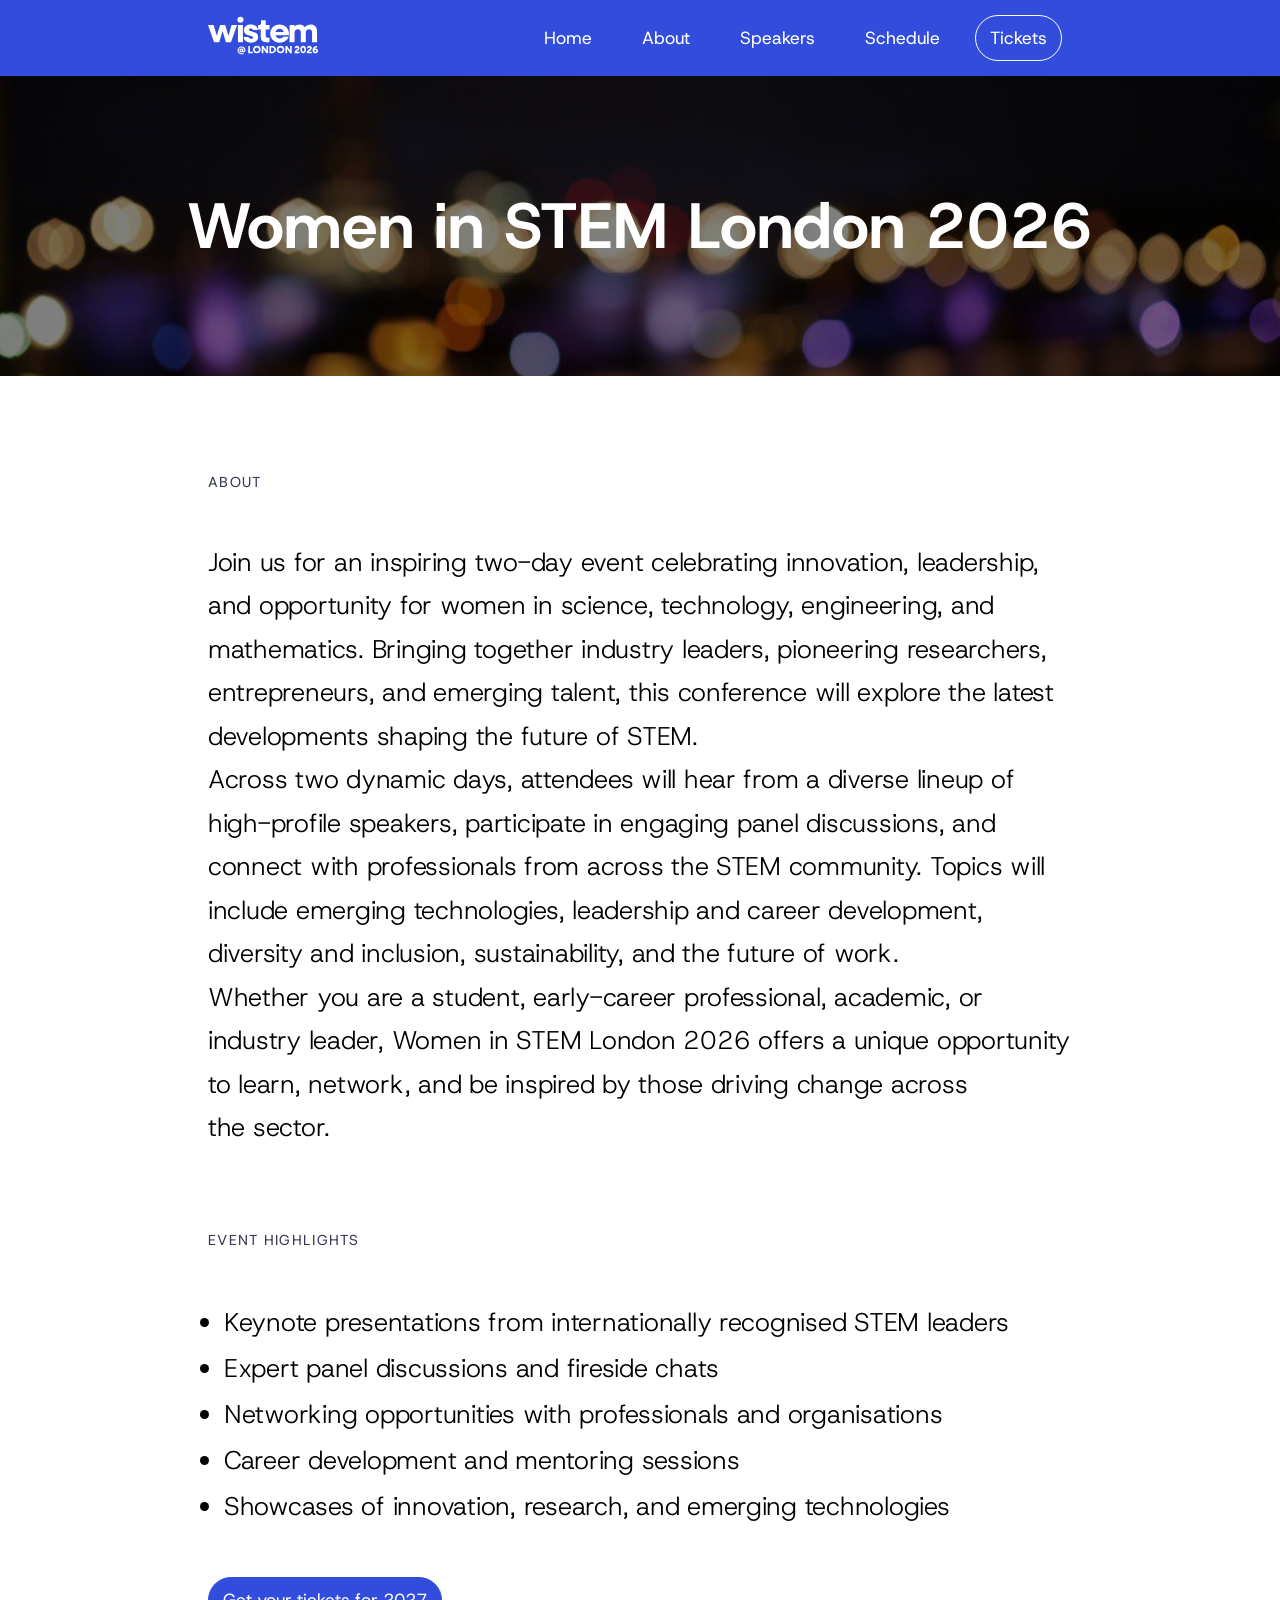
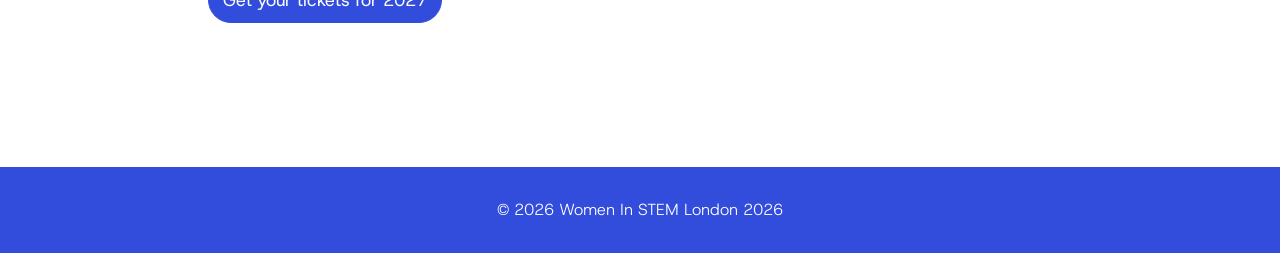
==== about.htm @ 98750134 "first commit" ====
<!DOCTYPE html>
<html lang="en">
<head>
    <meta charset="UTF-8">
    <meta name="viewport" content="width=device-width, initial-scale=1.0">
    <title>Wistem London 2026 | A Multipage Event Website</title>
    <link rel="preconnect" href="https://fonts.googleapis.com">
    <link rel="preconnect" href="https://fonts.gstatic.com" crossorigin>
    <link href="https://fonts.googleapis.com/css2?family=Host+Grotesk:ital,wght@0,300..800;1,300..800&display=swap" rel="stylesheet">
    <link rel="stylesheet" href="./assets/style.css">
    
</head>
<body class="light-page">
<main class="container-fluid">
    <div class="primary-bg">
        <header class="d-flex container-70">
            <a href="index.htm"  rel="home" role="link" aria-label="WISTEM Logo" class="logo">
                <svg id="Layer_1" xmlns="http://www.w3.org/2000/svg" width="110px" height="38.9813" id="logo" viewBox="0 0 126.27 43.2"><path d="M36.03,38.71c0-1.27.87-2.2,1.94-2.2.47,0,.87.19,1.17.51v-.36h1.48v2.6c0,.25.18.45.45.45.44,0,.71-.56.71-1.34,0-1.72-1.43-3-3.27-3-1.94,0-3.35,1.43-3.35,3.34s1.38,3.32,3.55,3.32c.8,0,1.67-.19,2.24-.46v1.2c-.61.29-1.42.45-2.22.45-2.88,0-4.81-1.95-4.81-4.49s1.95-4.53,4.59-4.53,4.52,1.78,4.52,4.2c0,1.48-.75,2.48-2.05,2.48-.67,0-1.25-.25-1.56-.69-.28.45-.74.7-1.36.7-1.19,0-2.03-.94-2.03-2.17ZM39.14,38.7c0-.45-.35-.78-.8-.78s-.81.33-.81.78.35.78.81.78.8-.34.8-.78Z"/><path d="M46.2,33.6h1.88v6.59h3.37v1.77h-5.24v-8.36Z"/><path d="M51.65,37.78c0-2.46,1.9-4.32,4.42-4.32s4.42,1.87,4.42,4.32-1.9,4.32-4.42,4.32-4.42-1.87-4.42-4.32ZM58.56,37.78c0-1.44-1.08-2.52-2.49-2.52s-2.49,1.08-2.49,2.52,1.08,2.52,2.49,2.52,2.49-1.08,2.49-2.52Z"/><path d="M61.68,33.6h1.89l3.48,5.11v-5.11h1.88v8.36h-1.9l-3.46-5.11v5.11h-1.88v-8.36Z"/><path d="M70.51,33.6h3.29c2.43,0,4.26,1.79,4.26,4.18s-1.83,4.18-4.26,4.18h-3.29v-8.36ZM72.39,35.37v4.82h1.37c1.37,0,2.39-1.04,2.39-2.41s-1.02-2.41-2.39-2.41h-1.37Z"/><path d="M78.86,37.78c0-2.46,1.9-4.32,4.42-4.32s4.42,1.87,4.42,4.32-1.9,4.32-4.42,4.32-4.42-1.87-4.42-4.32ZM85.77,37.78c0-1.44-1.08-2.52-2.49-2.52s-2.49,1.08-2.49,2.52,1.08,2.52,2.49,2.52,2.49-1.08,2.49-2.52Z"/><path d="M88.89,33.6h1.89l3.48,5.11v-5.11h1.88v8.36h-1.9l-3.46-5.11v5.11h-1.88v-8.36Z"/><path d="M99.33,40.78c0-2.54,3.78-3.1,3.78-4.61,0-.51-.39-.84-.91-.84s-.9.33-.9.86h-1.93c0-1.57,1.22-2.74,2.85-2.74s2.81,1.11,2.81,2.64c0,2.23-2.56,3.05-3.54,4.09h3.6v1.77h-5.77v-1.17Z"/><path d="M106,37.78c0-2.56,1.36-4.32,3.29-4.32s3.31,1.77,3.31,4.32-1.36,4.32-3.31,4.32-3.29-1.77-3.29-4.32ZM110.67,37.78c0-1.48-.56-2.52-1.38-2.52s-1.37,1.04-1.37,2.52.57,2.52,1.37,2.52,1.38-1.04,1.38-2.52Z"/><path d="M113.47,40.78c0-2.54,3.78-3.1,3.78-4.61,0-.51-.39-.84-.91-.84s-.9.33-.9.86h-1.93c0-1.57,1.22-2.74,2.85-2.74s2.81,1.11,2.81,2.64c0,2.23-2.56,3.05-3.54,4.09h3.6v1.77h-5.77v-1.17Z"/><path d="M119.99,38.42c0-2.62,1.8-4.87,5.04-4.87h.24v1.77h-.24c-1.5,0-2.47.7-2.83,1.66.39-.24.9-.4,1.43-.4,1.51,0,2.65,1.14,2.65,2.66,0,1.62-1.31,2.86-3.04,2.86-1.9,0-3.25-1.45-3.25-3.68ZM124.35,39.29c0-.58-.51-1-1.16-1-.62,0-1.15.41-1.15.92s.45,1.09,1.15,1.09c.64,0,1.16-.42,1.16-1.01Z"/><path d="M0,9.46h6.49l3.6,12.51,3.79-12.51h5.83l3.75,12.51,3.6-12.51h6.33l-7,19.94h-5.87l-3.83-12.98-3.83,12.98h-5.87L0,9.46Z"/><path d="M33.71,3.48c0-1.99,1.53-3.48,3.52-3.48s3.56,1.49,3.56,3.48-1.53,3.52-3.56,3.52-3.52-1.49-3.52-3.52ZM34.38,9.46h5.71v19.94h-5.71V9.46Z"/><path d="M40.91,23.35h5.71c0,1.17,1.17,1.99,2.82,1.99,1.45,0,2.5-.66,2.5-1.56,0-2.93-10.72-1.13-10.72-8.33,0-4.22,3.56-6.45,7.94-6.45,4.77,0,8.13,2.66,8.13,6.26h-5.67c0-1.06-1.06-1.76-2.5-1.76-1.29,0-2.27.59-2.27,1.49,0,2.82,10.75,1.09,10.75,8.21,0,3.99-3.32,6.69-8.17,6.69s-8.53-2.82-8.53-6.53Z"/><path d="M60.55,22.92v-8.25h-2.97v-5.2h1.64c1.09,0,1.64-.55,1.64-1.64v-3.6h5.4v5.24h4.34v5.2h-4.34v7.31c0,1.41.86,2.23,2.35,2.23h1.99v5.2h-2.86c-4.73,0-7.2-2.23-7.2-6.49Z"/><path d="M71.42,19.44c0-5.94,4.61-10.44,10.75-10.44s10.75,4.46,10.75,10.56c0,.55-.04,1.21-.16,1.72h-15.25c.63,2.27,2.46,3.72,4.85,3.72,1.84,0,3.32-.78,4.15-1.88h6.1c-1.49,4.03-5.48,6.77-10.4,6.77-6.18,0-10.79-4.5-10.79-10.44ZM77.56,17.48h9.27c-.59-2.19-2.39-3.6-4.65-3.6s-3.99,1.41-4.61,3.6Z"/><path d="M93.64,9.46h5.71v1.88c1.49-1.56,3.4-2.35,5.67-2.35,2.78,0,4.97,1.21,6.18,3.25,1.6-2.11,3.87-3.25,6.73-3.25,4.34,0,7.23,2.93,7.23,7.39v13.02h-5.71v-11.3c0-2.15-1.37-3.6-3.44-3.6-2.23,0-3.75,1.49-3.75,3.68v11.22h-5.71v-11.3c0-2.15-1.37-3.6-3.44-3.6-2.23,0-3.75,1.49-3.75,3.68v11.22h-5.71V9.46Z"/></svg>
            </a>
            <nav>
                <ul class="nav-list">
                    <li><a href="index.htm">Home</a></li>
                    <li><a href="about.htm">About</a></li>
                    <li><a href="speakers.htm">Speakers</a></li>
                    <li><a href="schedule.htm">Schedule</a></li>
                    <li><a href="tickets.htm">Tickets</a></li>
                </ul>
            </nav>
        </header>
        </div>
      
        <section class="hero about-hero">
            <section class="hero-content">
                <h1>Women in STEM London 2026</h1>
                
            </section>
            
        </section>
        <section class="container-70 m-t-5">
            <p class="subtitle m-b-3">
                About
            </p>
            <p class="mid-text">Join us for an inspiring two-day event celebrating innovation, leadership, and opportunity for women in science, technology, engineering, and mathematics. Bringing together industry leaders, pioneering researchers, entrepreneurs, and emerging talent, this conference will explore the latest developments shaping the future of STEM.</p>
            <p class="mid-text">Across two dynamic days, attendees will hear from a diverse lineup of high-profile speakers, participate in engaging panel discussions, and connect with professionals from across the STEM community. Topics will include emerging technologies, leadership and career development, diversity and inclusion, sustainability, and the future of work.</p>
            <p class="mid-text">Whether you are a student, early-career professional, academic, or industry leader, Women in STEM London 2026 offers a unique opportunity to learn, network, and be inspired by those driving change across the sector.</p>

            <div class="m-t-5"></div>
            <p class="subtitle m-b-3">
                Event Highlights
            </p>
       
            <ul class="b-list">
                <li>Keynote presentations from internationally recognised STEM leaders</li>
                <li>Expert panel discussions and fireside chats</li>
                <li>Networking opportunities with professionals and organisations</li>
                <li>Career development and mentoring sessions</li>
                <li>Showcases of innovation, research, and emerging technologies</li>
            </ul>
            <button class="btn m-y-5"><a href="tickets.htm">Get your tickets for 2027</a></button>
        </section>

        <!-- <section class="d-flex container-70">
        
            <article>
                <p class="mid-text"><span class="emphasis-text">Location:</span> Business Design Centre, London, United Kingdom</p>
                <p class="mid-text"><span class="emphasis-text">Duration:</span> 2 days</p>
                <p class="mid-text"><span class="emphasis-text">Audience:</span> Students, professionals, academics, researchers, and STEM advocates</p>
                <p class="mid-text">Be part of the conversation and help shape a more inclusive and innovative future for STEM.</p>
            </article>
            <img class="img-box" src="./assets/images/Business-Design-Centre.webp" alt="Business-Design-Centre" width="500px" height="auto">

        </section> -->
    </div>
    </main>

    <footer class="d-flex m-t-5 primary-bg">
        <section class="footer-strip">
			<p class="footer-text">&copy; 2026 Women In STEM London 2026</p>
		</section>
    </footer>
</body>
</html>
---- assets/style.css ----
/* Global */

:root {
    --primary-bg: #324cdc;
    --secondary-bg: #fffffff;
    --btn-primary-outline-bg: 1px solid #ffffff;
    --btn-primary-bg:#ffffff;
    --btn-primary-outline-text: #ffffff;
    --btn-primary-outline-text-hover: #324cdc;
    --nav-primary-outline-bg: 1px solid #ffffff;
    --nav-primary-bg:#ffffff;
    --nav-primary-outline-text: #ffffff;
    --nav-primary-outline-text-hover: #324cdc;
    --btn-text:#324cdc;
    --btn-text-hover:#324cdc;
    --btn-bg-hover: rgba(255, 255, 255, 0.9);
    --nav-text: #ffffff;
    --nav-text-hover: #324cdc;
    --nav-btn-hover: #ffffff;
    --footer-text: #ffffff;
    --text-color: #ffffff;
    --reverse-text-color: #324cdc;
    --reverse-secondary-text-color: #3b3b3ed1;
    --secondary-text-color: #ffffffd1;
    --tertiary-text-color: #ffffff8c;
    --footer-text: #ffffff;
    --box-bg: rgba(255, 255, 255, 0.037);
    --box-outline: 1px solid rgba(255, 255, 255, 0.5);
    --box-text:  #ffffff;
    --footer-bg: rgba(255, 255, 255, 0.2);
    --logo-color: #ffffff;
    --card-outline-bg: 1px solid #e7ebff;

}

.light-page {
    --primary-bg: #324cdc;
    --secondary-bg: #ffffff;
    --btn-primary-outline-bg: 1px solid #ffffff;
    --btn-primary-bg:#324cdc;
    --btn-primary-outline-text: #324cdc;
    --btn-primary-outline-text-hover: #324cdc;
    --nav-primary-outline-bg: 1px solid #324cdc;
    --nav-primary-bg:#ffffff;
    --nav-primary-outline-text: #ffffff;
    --nav-primary-outline-text-hover: #324cdc;
    --btn-text:#fafbfc;
    --btn-text-hover:#324cdc;
    --btn-bg-hover: #4860ea;
    --nav-text: #ffffff;
    --nav-text-hover: #324cdc;
    --nav-btn-hover: #ffffff;
    --footer-text: #ffffff;
    --text-color: #324cdc;
    --headings-color: #162471;
    --reverse-text-color: #ffffff;
    --reverse-secondary-text-color: #3750df;
    --secondary-text-color: ##1d1d1d;
    --tertiary-text-color: #363953;
    --footer-text: #ffffff;
    --box-bg: #e0d8b9;
    --box-outline: 1px solid #324cdc;
    --box-text:  #363953;
    --footer-bg: #324cdc;
    --logo-color: #ffffff;
    --card-outline-bg: 1px solid #e7ebff;
    --box-hr: 1px solid #f9f9f9;
}

body {
    background: var(--bg-color);
    margin: 0;
    padding: 0;
}



/* Fonts */


@font-face {
    font-family: "Host Grotesk", sans-serif;
    font-style: normal;
    font-weight: 100 1000;
    font-stretch: 25% 151%;
    src: url('./assets/fonts/Host_Grotesk/HostGrotesk-VariableFont_wght.ttf') format('ttf');
    font-display: swap;
}
* {
    font-family: "Host Grotesk", sans-serif;
    text-wrap: pretty; /* Ensures no orphans */
    box-sizing: border-box; /* Includes padding/borders in total width calculations */
    margin: 0;
    padding: 0;
}

h1 {
    font-family: "Host Grotesk", sans-serif;
    font-size: 4rem;
    line-height: 3.7rem;
    color: var(--text-color);
}

@media (max-width: 768px) {
    h1 {
        font-size: 2rem;
        line-height: 2.1rem;
    }
}

h2 {
    font-size: 3rem;
    line-height: 3.1rem;
    color: var(--text-color);
}

@media (max-width: 768px) {
    h2 {
        font-size: 1.8rem;
        line-height: 2rem;
        text-align: center;
    }
}

p {
    color: var(--secondary-text-color);
    font-size: 1.2rem;
    line-height: 1.3rem;
}

@media (max-width: 768px) {
    p  {
        font-size: 1rem;
        line-height: 1.2rem;
    }
}

.big-text {
    color: var(--secondary-text-color);
    letter-spacing: -.01em;
    text-wrap: pretty;
    font-size: 2.5rem;
    font-weight: 100;
    line-height: 1.5;
}

@media (max-width: 768px) {
    .big-text  {
        font-size: 1.5rem;
        line-height: 2.2rem;
        text-align: center;
    }
}

.mid-text {
    color: var(--secondary-text-color);
    letter-spacing: -.01em;
    text-wrap: pretty;
    font-size: 1.6rem;
    font-weight: 100;
    line-height: 1.7;
}

@media (max-width: 768px) {
    .mid-text  {
        font-size: 1.3rem;
        line-height: 2rem;
        text-align: center;
    }
}

.subtext {
    color: var(--secondary-text-color);
    letter-spacing: -.01em;
    text-wrap: pretty;
    font-size: 1.4rem;
    font-weight: 100;
    line-height: 1.3;
}

@media (max-width: 768px) {
    .subtext  {
        font-size: 1.2rem;
        line-height:1.8rem;
    }
}


.emphasis-text {
    color: var(--text-color);
    letter-spacing: -.01em;
    text-wrap: pretty;
    font-size: 1.4rem;
    font-weight: 500;
    line-height: 1.8;
}

@media (max-width: 768px) {
    .emphasis-text {
        font-size: 1.2rem;
        line-height: 1.8rem;
    }
}

.b-list {
    color: var(--secondary-text-color);
    letter-spacing: -.01em;
    font-size: 1.6rem;
    font-weight: 100;
    line-height: 1.8;
    margin-left: 1rem;

}

@media (max-width: 768px) {
    .b-list  {
        font-size: 1.2rem;
        line-height: 2.2rem;
    }
}


.subtitle {
    text-transform: uppercase;
    font-size: .9rem;
    color: var(--tertiary-text-color);
    letter-spacing: .09em;
}

@media (max-width: 768px) {
    .subtitle {
        text-align: center;
    }
}

h4 {
    font-size: 1.2rem;
    font-weight: 200;
    color: var(--text-color);
}

@media (max-width: 768px) {
    h4  {
        font-size: 1.2rem;
        line-height: 1.8rem;
    }
}


.t-center {
    text-align: center;
}

.sold-out-text {
    margin-left: 1rem;
    color: var(--text-color);
    font-size: 1rem;
}

.bold {
    font-weight: 600;
}

.strong {
    font-weight: 700;
    color: var(--text-color);
}

.footer-text {
    color: var(--footer-text);
    text-align: center;
    font-size: 1rem;
    font-weight: 100;
}


/* Containers */

.container-100 {
    position: relative;
    width: 100vw;
    margin: 0 auto;
    padding: 0;
}

.container-70 {
    position: relative;
    width: 70vw;
    max-width: 1200px;
    margin: 0 auto;
    padding: 1rem;
}

@media (max-width: 768px) {
    .container-70 {
        width: 90%;
        margin: 0 auto;
        padding: 1rem;
    }
}

.container-60 {
    position: relative;
    width: 60vw;
    max-width: 1000px;
    margin: 0 auto;
    padding: 1rem;
}

@media (max-width: 768px) {
    .container-60 {
        width: 90%;
        margin: 0 auto;
        padding: 1rem;
    }
}

.heading-50 {
    position: relative;
    width: 50%;
    max-width: 600px;
    margin: 0;
    padding: 0;
}

@media (max-width: 1279px) {
    .heading-50 {
        width: 100%;
        margin: 0;
        padding: 0;
    }
}


.about-hero {
    background-image: linear-gradient(rgba(0, 0, 0, 0.5), rgba(0, 0, 0, 0.5)), url('./images/London-at-night.jpg');
    background-position: center center;
    background-repeat: no-repeat;
    background-size: 100%;
    width: 100%;
    min-height: 300px;
    z-index: 1;
}

.about-hero h1 {
    color: var(--reverse-text-color);
}


@media (max-width: 768px) {
    .about-hero h1 {
        font-size: 2rem;
    }
}

@media (max-width: 768px) {
    .about-hero {
        background-image: linear-gradient(rgba(0, 0, 0, 0.5), rgba(0, 0, 0, 0.5)), url('./images/London-at-night-xs.jpg');
        background-position: center center;
        background-repeat: no-repeat;
        background-size: 100%;
        width: auto;
        min-height: unset;
        height: auto;
        z-index: 1;
    }
}

header {
    display: flex;
    flex-direction: row;
    justify-content: space-between;
    align-items: center;
}

@media (max-width: 768px) {
    header {
        flex-direction: column;
        justify-content: center;
        text-align: center;
    }
}

footer {
    position: relative;
    background-color: var(--footer-bg);
    width: 100%;
    justify-content: center;
    vertical-align: middle;
    bottom: 0;
    border-top: var(--box-outline);
    margin-top: 5rem;
    padding: 2rem
}

nav {
    flex-direction: row;
    justify-content: space-between;
}

@media (max-width: 768px) {
    nav {
        flex-direction: column;
        justify-content: center;
        text-align: center;
        margin-bottom: 1.5rem;
    }
}

.sold-out-box {
    display: flex;
    flex-direction: row;
    /* justify-content: space-between; */
    border-radius: 3rem;
    border: var(--box-outline);
    background-color: var(--box-bg);
    padding: 8px;
    align-items: center;
    max-width: 540px;
}

@media (max-width: 768px) {
    .sold-out-box {
        justify-content: center;
        text-align: left;
        max-width: 100%;
    }
}

.sold-out-badge {
    border-radius: 3rem;
    border: 1px solid var(--box-outline);
    background-color: var(--btn-primary-bg);
    padding: 8px 14px;
    color: var(--btn-text);
    font-size: .9rem;
    font-weight: 500;
}

.box {
    border-radius: 30px;
    border: var(--box-outline);
    background-color: var(--box-bg);
    padding: 8px;
}

.img-box {
    border-radius: 30px;
    /* border: var(--box-outline); */
    padding: 8px;
    width: 300px;
    height: auto;
}

/* Alignment and spacing */
.d-flex {
    display: flex;
}

@media (max-width: 768px) {
    .d-flex {
        flex-direction: column;
    }
}

.m-auto {
    margin: 0 auto;
}

.m-t-1 {
    margin-top: 1rem;
}

.m-t-5 {
    margin-top: 5rem;
}

@media (max-width: 768px) {
    .m-t-5 {
        margin-top: 2rem;
    }
}

.m-t-3 {
    margin-top: 5rem;
}

@media (max-width: 768px) {
    .m-t-3 {
        margin-top: 2rem;
    }
}

.m-b-1 {
    margin-bottom: 1rem;
}

.m-b-3 {
    margin-bottom: 3rem;
}

@media (max-width: 768px) {
    .m-b-3 {
        margin-bottom: 2rem;
    }
}

.m-y-1 {
    margin-top: 1rem;
    margin-bottom: 1rem;
}

.m-y-3 {
    margin-top: 3rem;
    margin-bottom: 3rem;
}

@media (max-width: 768px) {
    .m-y-3 {
        margin-top: 2rem;
        margin-bottom:2rem;
    }
}

.m-y-5 {
    margin-top: 3rem;
    margin-bottom: 3rem;
}

@media (max-width: 768px) {
    .m-y-5 {
        margin-top: 2rem;
        margin-bottom:2rem;
    }
}

.p-r-10 {
    padding-right: 10rem;
}

/* colours */

.primary-bg {
    background-color: var(--primary-bg);
}

.secondary-bg {
    background-color: var(--secondary-bg);
}

/* images / icons */

.logo {
    fill: var(--logo-color);
}

/* Navigation / Links / Lists */

a {
    text-decoration: none;
}

a:visited {
    color: unset;
}

.nav-list {
    display: flex;
    padding: 0;
    margin: 0;
}

@media (max-width: 768px) {
    .nav-list {
        display: block;
        margin-top: 1rem;
        width: 100%;
        margin-left: 0;
    }
}


.nav-list li {
    /* color: var(--nav-text); */
    /* border: 1px solid transparent; */
    /* margin-left: 1rem; */
    /* border-radius: 50px; */
    /* padding: 10px 14px; */
    text-decoration: none !important;
    list-style: none;
    /* font-size: 1.1rem;
    font-weight: 400; */
}

@media (max-width: 768px) {
    .nav-list li {
        flex-direction: column;
        justify-content: center;
        text-align: center;
        margin-top: 1.9rem;
        margin-left: 0;
    }
}


.nav-list a {
    color: var(--nav-text);
    border: 1px solid transparent;
    /* margin-left: 1rem; */
    border-radius: 50px;
    padding: 10px 14px;
    margin: 10px;
    text-decoration: none !important;
    list-style: none;
    font-size: 1.1rem;
    font-weight: 400;
}

@media (max-width: 768px) {
    .nav-list a {
        margin: 0;
    }
}

.nav-list a:hover {
    background-color: var(--nav-btn-hover); 
    border: var(--nav-primary-outline-bg); 
    color: var(--nav-text-hover);
    transition-duration: 0.2s;
    transition-timing-function: ease-in-out;
    cursor: pointer;
}

.nav-list li:last-child a {
    color: var(--nav-primary-outline-text);
    border: 1px solid var(--nav-primary-bg);
    border-radius: 50px;
    margin-top: 1rem !important;
}

@media (max-width: 768px) {
    .nav-list li:last-child a {
        margin-left: 0;
        margin-top: 10px;
    }
}

.nav-list li:last-child a:hover {
    background-color: var(--nav-primary-bg);
    color: var(--nav-primary-outline-text-hover);
}

/* .nav-list li:last-child {
    color: var(--btn-text);
    border: 1px solid var(--btn-primary-bg);
    border-radius: 50px;
    text-decoration: none !important;
    font-size: 1.1rem;
    font-weight: 400;
}

@media (max-width: 768px) {
    .nav-list li:last-child {
        margin-left: 0;
        margin-top: 10px;
    }
} */

.btn {
    background-color: var(--btn-primary-bg); 
    color: var(--btn-text);
    border: 1px solid var(--btn-primary-bg);
    border-radius: 50px;
    padding: 10px 14px;
    text-decoration: none !important;
    font-size: 1.1rem;
    font-weight: 400;
}

.btn a {
    color: var(--btn-text);
}

@media (max-width: 768px) {
    .btn {
        width: 100%;
    }
}

.btn:hover {
    background-color: var(--btn-bg-hover); 
    border: var(--btn-primary-outline-bg); 
    transition-duration: 0.2s;
    transition-timing-function: ease-in-out;
    cursor: pointer;
}

/* Video */

.hero {
    display: flex;
    flex-direction: row;
    position: relative;
    justify-content: center;
    align-items: center;
    height: auto;
    z-index: 0;
}

@media screen and (max-width: 1289px) {
    .hero  {
            flex-direction: column;
            justify-content: center;
            align-items: center;

    }

    .hero-img {
        width: 150px;
        height: auto;
    }
}

.hero-content {
    max-width: fit-content;
}

@media screen and (max-width: 1289px) {
    .hero-content{
        justify-content: center;
    }
}

.hero-img {
    max-width: fit-content;
}
@media screen and (max-width: 1289px) {
    .hero-img {
        display: none;
    }
}

.hero-overlay {
    z-index: 1;
    position: absolute;
    background: rgba(0, 0, 0, 0.4);
    inset: 0px;
}
@media screen and (max-width: 768px) {
    .hero h1 {
        text-align: center;
        margin: 2rem 0;
    }

    .hero .subtext {
        margin-bottom: 2rem;
        text-align: center;
    }
}


/* Partner logos */

.partners  {
    display: flex;
    flex-direction: row;
    flex-wrap: wrap;
}

@media screen and (max-width: 768px) {
    .partners  {
        display: column;
        flex-direction: column;
        justify-content: center;
        align-items: center;
        margin: 1rem 0;
    }
}

.partners img {
    object-fit: contain;
    fill: var(--secondary-text-color);
    margin-right: 2rem;
}

@media screen and (max-width: 1217px) {
    .partners img  {
        margin-top: 2rem;
    }
}


/* @media screen and (max-width: 768px) {
    .partners img  {
        margin-top: 2rem;
    }
} */



.partners img:last-child {
    margin-left: 0;
}

/* Gallery */


/* Parent Flex Container */
.gallery {
    flex-wrap: wrap; 
    justify-content: center; 
    gap: 20px;  
    margin: 0 auto;  
}

  /* Speaker Cards */
.gallery-card {
    background-color: #ffffff;
    border-radius: 30px;
    overflow: hidden; 
    /* box-shadow: 0 4px 6px rgba(0, 0, 0, 0.1); */
    border: var( --card-outline-bg);
    flex-direction: column; 
    flex: 1 1 280px;         

}

@media screen and (max-width: 768px) {
    .gallery-card  {
        overflow: unset;
    }
}

/* Inner Card Elements */
.card-img {
    width: 100%;
    height: 400px;
    object-fit: cover; /* Prevents images from distorting or squishing */
}

.card-info {
    padding: 15px;
    text-align: center;
}

.card-info h3 {
    color: var(--text-color);
    margin-bottom: 3px;
    font-size: 1.5rem;
}

@media (max-width: 768px) {
    .card-info h3 {
        font-size: 1.3rem;
    }
}

.card-info p {
    color: var(--tertiary-text-color);
    font-size: 1rem;
}


/* Schedule */

.schedule-container {
    flex-direction: row;
    margin: 0 auto;  
    gap: 20px;  
}

@media (max-width: 998.99px) {
    .schedule-container {
        flex-direction: column;
    }
}

.schedule {
    flex-direction: column;
    background-color: var(--box-bg);
    /* border: var(--card-outline-bg); */
    border-radius: 30px;
    padding: 2rem;
    width: 100%;
    gap: 20px;  
}

@media screen and (max-width: 768px) {
    .schedule {
        flex-direction: column;
        justify-content: center;
    }
}

.schedule-list {
    list-style-type: none;
    font-size: 1.2rem;
    line-height: 3rem;
    color: var(--box-text);
    gap: 1rem;
}
.schedule-time {
    color: var(--headings-color);
    letter-spacing: -.01em;
    text-wrap: pretty;
    font-size: 1.2rem;
    font-weight: 700;
    line-height: 1.3;
    margin-right:1rem;
}

.schedule h3 {
    /* color: var(--box-text); */
    color: var(--headings-color);
    font-size: 1.6rem;

}

.schedule-hr {
    border-bottom: var(--box-hr);
}

/* Tickets page */

/* Form */

.form {
    max-width: 600px;
    /* margin: 0 auto; */
    margin-bottom: 4rem;
}


input[type=text], select, textarea {
    width: 100%;
    font-size: 1rem;
    padding: 12px; 
    /* background-color: var(--box-bg); */
    border: var(--box-outline);
    border-radius: 10px;
    box-sizing: border-box; 
    margin-top: 6px; 
    margin-bottom: 16px; 
    resize: vertical;
}

input[type=submit] {
    background-color: var(--btn-primary-bg);
    color: var( --btn-text);
    border: 1px solid var(--btn-primary-bg);
    border-radius: 50px;
    padding: 8px 12px 8px 12px;
    text-decoration: none !important;
    font-size: 1.1rem;
    font-weight: 400;
    cursor: pointer;
}

input[type=submit]:hover {
    background-color: var(--btn-primary-outline-bg);
    color: var( --btn-text-hover);
}

input:focus { background-color:#ffffff;
    border: 1px solid #6b23b8 !important; 
}
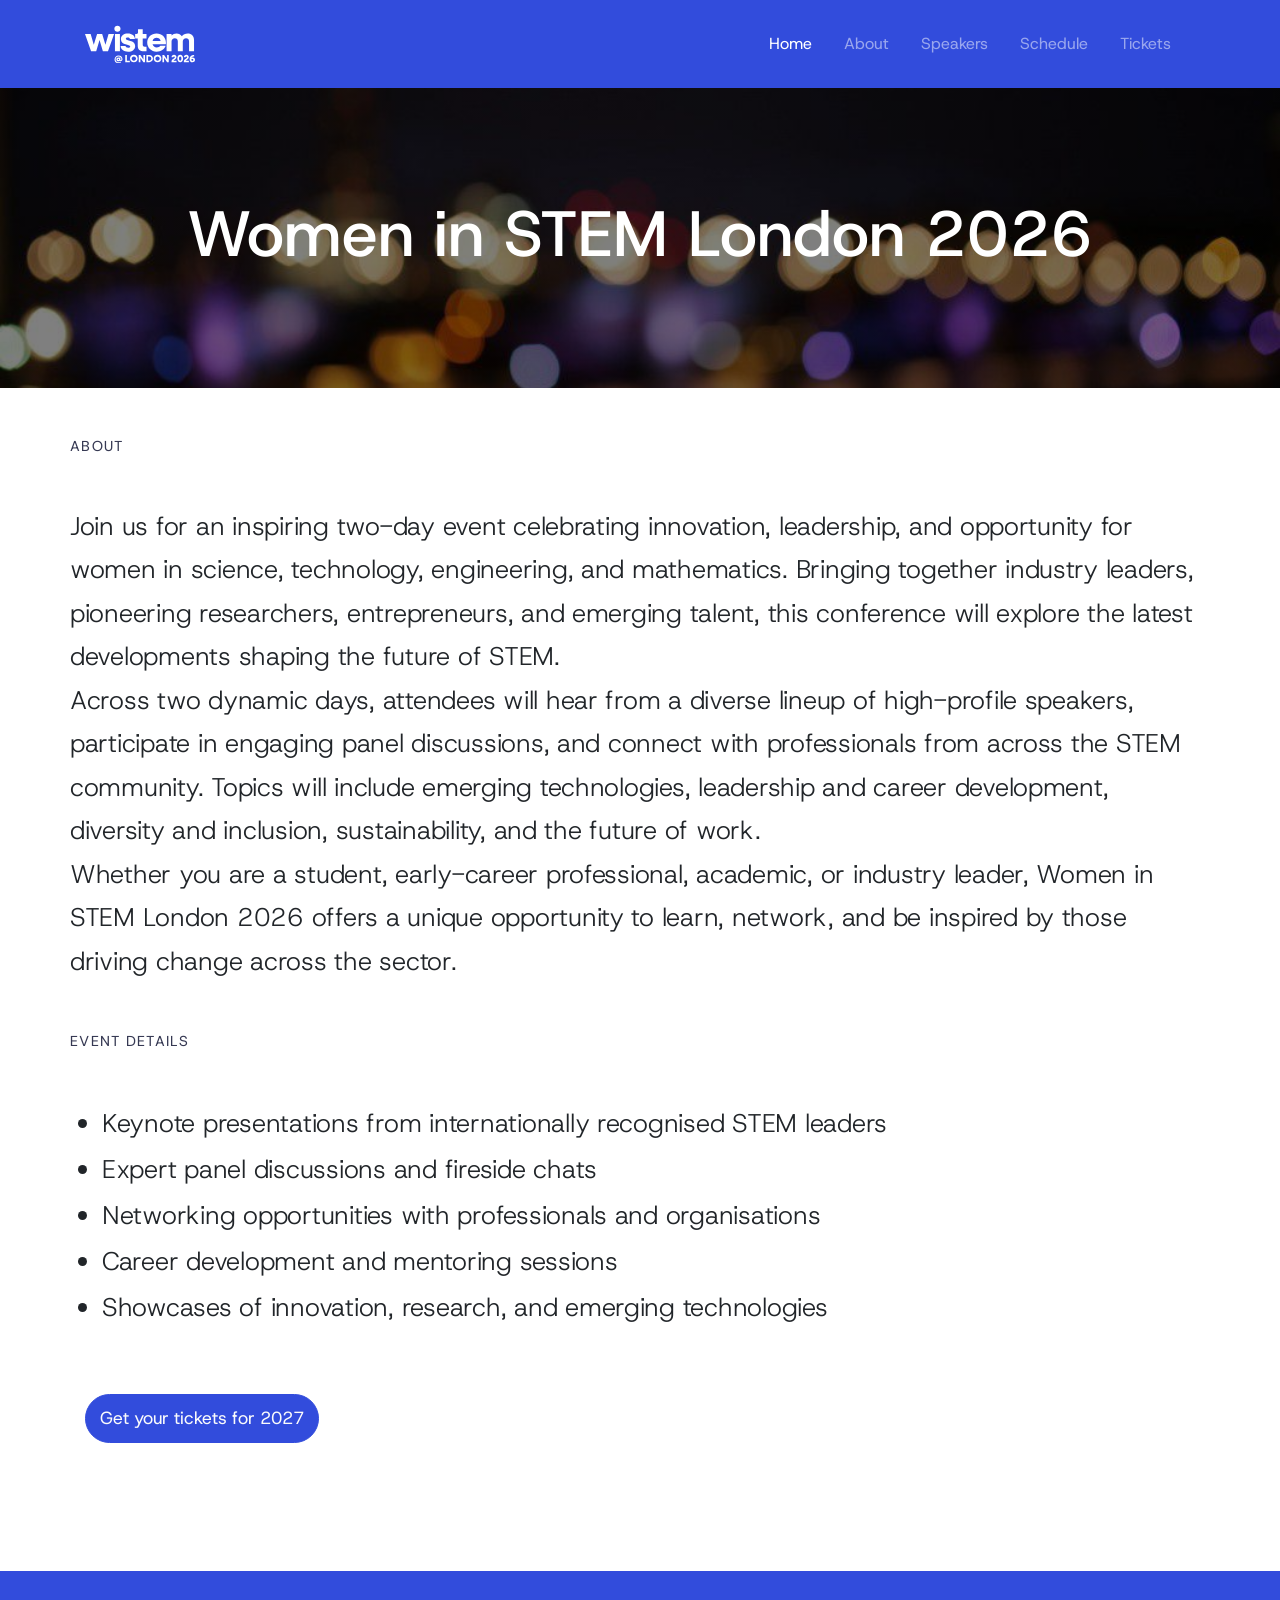
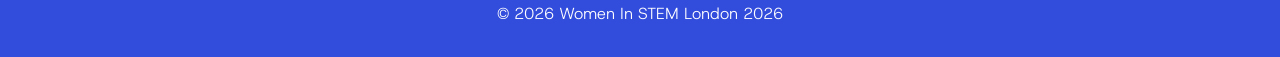
==== commit 08550662: "Navigation fix and about page complete" ====
--- a/about.htm
+++ b/about.htm
@@ -3,60 +3,101 @@
 <head>
     <meta charset="UTF-8">
     <meta name="viewport" content="width=device-width, initial-scale=1.0">
-    <title>Wistem London 2026 | A Multipage Event Website</title>
+    <title>Wistem London 2026 | A Multipage Event Website Built with Bootstrap</title>
     <link rel="preconnect" href="https://fonts.googleapis.com">
     <link rel="preconnect" href="https://fonts.gstatic.com" crossorigin>
     <link href="https://fonts.googleapis.com/css2?family=Host+Grotesk:ital,wght@0,300..800;1,300..800&display=swap" rel="stylesheet">
+    <link rel="stylesheet" href="./assets/bootstrap-4.1.3-dist/css/bootstrap.min.css">
     <link rel="stylesheet" href="./assets/style.css">
     
 </head>
-<body class="light-page">
-<main class="container-fluid">
+<body class="light-page p-0"> 
+<main class="container-fluid p-0">
     <div class="primary-bg">
-        <header class="d-flex container-70">
-            <a href="index.htm"  rel="home" role="link" aria-label="WISTEM Logo" class="logo">
-                <svg id="Layer_1" xmlns="http://www.w3.org/2000/svg" width="110px" height="38.9813" id="logo" viewBox="0 0 126.27 43.2"><path d="M36.03,38.71c0-1.27.87-2.2,1.94-2.2.47,0,.87.19,1.17.51v-.36h1.48v2.6c0,.25.18.45.45.45.44,0,.71-.56.71-1.34,0-1.72-1.43-3-3.27-3-1.94,0-3.35,1.43-3.35,3.34s1.38,3.32,3.55,3.32c.8,0,1.67-.19,2.24-.46v1.2c-.61.29-1.42.45-2.22.45-2.88,0-4.81-1.95-4.81-4.49s1.95-4.53,4.59-4.53,4.52,1.78,4.52,4.2c0,1.48-.75,2.48-2.05,2.48-.67,0-1.25-.25-1.56-.69-.28.45-.74.7-1.36.7-1.19,0-2.03-.94-2.03-2.17ZM39.14,38.7c0-.45-.35-.78-.8-.78s-.81.33-.81.78.35.78.81.78.8-.34.8-.78Z"/><path d="M46.2,33.6h1.88v6.59h3.37v1.77h-5.24v-8.36Z"/><path d="M51.65,37.78c0-2.46,1.9-4.32,4.42-4.32s4.42,1.87,4.42,4.32-1.9,4.32-4.42,4.32-4.42-1.87-4.42-4.32ZM58.56,37.78c0-1.44-1.08-2.52-2.49-2.52s-2.49,1.08-2.49,2.52,1.08,2.52,2.49,2.52,2.49-1.08,2.49-2.52Z"/><path d="M61.68,33.6h1.89l3.48,5.11v-5.11h1.88v8.36h-1.9l-3.46-5.11v5.11h-1.88v-8.36Z"/><path d="M70.51,33.6h3.29c2.43,0,4.26,1.79,4.26,4.18s-1.83,4.18-4.26,4.18h-3.29v-8.36ZM72.39,35.37v4.82h1.37c1.37,0,2.39-1.04,2.39-2.41s-1.02-2.41-2.39-2.41h-1.37Z"/><path d="M78.86,37.78c0-2.46,1.9-4.32,4.42-4.32s4.42,1.87,4.42,4.32-1.9,4.32-4.42,4.32-4.42-1.87-4.42-4.32ZM85.77,37.78c0-1.44-1.08-2.52-2.49-2.52s-2.49,1.08-2.49,2.52,1.08,2.52,2.49,2.52,2.49-1.08,2.49-2.52Z"/><path d="M88.89,33.6h1.89l3.48,5.11v-5.11h1.88v8.36h-1.9l-3.46-5.11v5.11h-1.88v-8.36Z"/><path d="M99.33,40.78c0-2.54,3.78-3.1,3.78-4.61,0-.51-.39-.84-.91-.84s-.9.33-.9.86h-1.93c0-1.57,1.22-2.74,2.85-2.74s2.81,1.11,2.81,2.64c0,2.23-2.56,3.05-3.54,4.09h3.6v1.77h-5.77v-1.17Z"/><path d="M106,37.78c0-2.56,1.36-4.32,3.29-4.32s3.31,1.77,3.31,4.32-1.36,4.32-3.31,4.32-3.29-1.77-3.29-4.32ZM110.67,37.78c0-1.48-.56-2.52-1.38-2.52s-1.37,1.04-1.37,2.52.57,2.52,1.37,2.52,1.38-1.04,1.38-2.52Z"/><path d="M113.47,40.78c0-2.54,3.78-3.1,3.78-4.61,0-.51-.39-.84-.91-.84s-.9.33-.9.86h-1.93c0-1.57,1.22-2.74,2.85-2.74s2.81,1.11,2.81,2.64c0,2.23-2.56,3.05-3.54,4.09h3.6v1.77h-5.77v-1.17Z"/><path d="M119.99,38.42c0-2.62,1.8-4.87,5.04-4.87h.24v1.77h-.24c-1.5,0-2.47.7-2.83,1.66.39-.24.9-.4,1.43-.4,1.51,0,2.65,1.14,2.65,2.66,0,1.62-1.31,2.86-3.04,2.86-1.9,0-3.25-1.45-3.25-3.68ZM124.35,39.29c0-.58-.51-1-1.16-1-.62,0-1.15.41-1.15.92s.45,1.09,1.15,1.09c.64,0,1.16-.42,1.16-1.01Z"/><path d="M0,9.46h6.49l3.6,12.51,3.79-12.51h5.83l3.75,12.51,3.6-12.51h6.33l-7,19.94h-5.87l-3.83-12.98-3.83,12.98h-5.87L0,9.46Z"/><path d="M33.71,3.48c0-1.99,1.53-3.48,3.52-3.48s3.56,1.49,3.56,3.48-1.53,3.52-3.56,3.52-3.52-1.49-3.52-3.52ZM34.38,9.46h5.71v19.94h-5.71V9.46Z"/><path d="M40.91,23.35h5.71c0,1.17,1.17,1.99,2.82,1.99,1.45,0,2.5-.66,2.5-1.56,0-2.93-10.72-1.13-10.72-8.33,0-4.22,3.56-6.45,7.94-6.45,4.77,0,8.13,2.66,8.13,6.26h-5.67c0-1.06-1.06-1.76-2.5-1.76-1.29,0-2.27.59-2.27,1.49,0,2.82,10.75,1.09,10.75,8.21,0,3.99-3.32,6.69-8.17,6.69s-8.53-2.82-8.53-6.53Z"/><path d="M60.55,22.92v-8.25h-2.97v-5.2h1.64c1.09,0,1.64-.55,1.64-1.64v-3.6h5.4v5.24h4.34v5.2h-4.34v7.31c0,1.41.86,2.23,2.35,2.23h1.99v5.2h-2.86c-4.73,0-7.2-2.23-7.2-6.49Z"/><path d="M71.42,19.44c0-5.94,4.61-10.44,10.75-10.44s10.75,4.46,10.75,10.56c0,.55-.04,1.21-.16,1.72h-15.25c.63,2.27,2.46,3.72,4.85,3.72,1.84,0,3.32-.78,4.15-1.88h6.1c-1.49,4.03-5.48,6.77-10.4,6.77-6.18,0-10.79-4.5-10.79-10.44ZM77.56,17.48h9.27c-.59-2.19-2.39-3.6-4.65-3.6s-3.99,1.41-4.61,3.6Z"/><path d="M93.64,9.46h5.71v1.88c1.49-1.56,3.4-2.35,5.67-2.35,2.78,0,4.97,1.21,6.18,3.25,1.6-2.11,3.87-3.25,6.73-3.25,4.34,0,7.23,2.93,7.23,7.39v13.02h-5.71v-11.3c0-2.15-1.37-3.6-3.44-3.6-2.23,0-3.75,1.49-3.75,3.68v11.22h-5.71v-11.3c0-2.15-1.37-3.6-3.44-3.6-2.23,0-3.75,1.49-3.75,3.68v11.22h-5.71V9.46Z"/></svg>
-            </a>
-            <nav>
-                <ul class="nav-list">
-                    <li><a href="index.htm">Home</a></li>
-                    <li><a href="about.htm">About</a></li>
-                    <li><a href="speakers.htm">Speakers</a></li>
-                    <li><a href="schedule.htm">Schedule</a></li>
-                    <li><a href="tickets.htm">Tickets</a></li>
-                </ul>
-            </nav>
-        </header>
+            <header class="d-flex justify-content-between container pt-3 pb-3">
+                <a href="index.htm" rel="home" role="link" aria-label="WISTEM Logo" class="logo">
+                    <svg id="Layer_1" xmlns="http://www.w3.org/2000/svg" width="110px" height="38.9813" id="logo" viewBox="0 0 126.27 43.2"><path d="M36.03,38.71c0-1.27.87-2.2,1.94-2.2.47,0,.87.19,1.17.51v-.36h1.48v2.6c0,.25.18.45.45.45.44,0,.71-.56.71-1.34,0-1.72-1.43-3-3.27-3-1.94,0-3.35,1.43-3.35,3.34s1.38,3.32,3.55,3.32c.8,0,1.67-.19,2.24-.46v1.2c-.61.29-1.42.45-2.22.45-2.88,0-4.81-1.95-4.81-4.49s1.95-4.53,4.59-4.53,4.52,1.78,4.52,4.2c0,1.48-.75,2.48-2.05,2.48-.67,0-1.25-.25-1.56-.69-.28.45-.74.7-1.36.7-1.19,0-2.03-.94-2.03-2.17ZM39.14,38.7c0-.45-.35-.78-.8-.78s-.81.33-.81.78.35.78.81.78.8-.34.8-.78Z"/><path d="M46.2,33.6h1.88v6.59h3.37v1.77h-5.24v-8.36Z"/><path d="M51.65,37.78c0-2.46,1.9-4.32,4.42-4.32s4.42,1.87,4.42,4.32-1.9,4.32-4.42,4.32-4.42-1.87-4.42-4.32ZM58.56,37.78c0-1.44-1.08-2.52-2.49-2.52s-2.49,1.08-2.49,2.52,1.08,2.52,2.49,2.52,2.49-1.08,2.49-2.52Z"/><path d="M61.68,33.6h1.89l3.48,5.11v-5.11h1.88v8.36h-1.9l-3.46-5.11v5.11h-1.88v-8.36Z"/><path d="M70.51,33.6h3.29c2.43,0,4.26,1.79,4.26,4.18s-1.83,4.18-4.26,4.18h-3.29v-8.36ZM72.39,35.37v4.82h1.37c1.37,0,2.39-1.04,2.39-2.41s-1.02-2.41-2.39-2.41h-1.37Z"/><path d="M78.86,37.78c0-2.46,1.9-4.32,4.42-4.32s4.42,1.87,4.42,4.32-1.9,4.32-4.42,4.32-4.42-1.87-4.42-4.32ZM85.77,37.78c0-1.44-1.08-2.52-2.49-2.52s-2.49,1.08-2.49,2.52,1.08,2.52,2.49,2.52,2.49-1.08,2.49-2.52Z"/><path d="M88.89,33.6h1.89l3.48,5.11v-5.11h1.88v8.36h-1.9l-3.46-5.11v5.11h-1.88v-8.36Z"/><path d="M99.33,40.78c0-2.54,3.78-3.1,3.78-4.61,0-.51-.39-.84-.91-.84s-.9.33-.9.86h-1.93c0-1.57,1.22-2.74,2.85-2.74s2.81,1.11,2.81,2.64c0,2.23-2.56,3.05-3.54,4.09h3.6v1.77h-5.77v-1.17Z"/><path d="M106,37.78c0-2.56,1.36-4.32,3.29-4.32s3.31,1.77,3.31,4.32-1.36,4.32-3.31,4.32-3.29-1.77-3.29-4.32ZM110.67,37.78c0-1.48-.56-2.52-1.38-2.52s-1.37,1.04-1.37,2.52.57,2.52,1.37,2.52,1.38-1.04,1.38-2.52Z"/><path d="M113.47,40.78c0-2.54,3.78-3.1,3.78-4.61,0-.51-.39-.84-.91-.84s-.9.33-.9.86h-1.93c0-1.57,1.22-2.74,2.85-2.74s2.81,1.11,2.81,2.64c0,2.23-2.56,3.05-3.54,4.09h3.6v1.77h-5.77v-1.17Z"/><path d="M119.99,38.42c0-2.62,1.8-4.87,5.04-4.87h.24v1.77h-.24c-1.5,0-2.47.7-2.83,1.66.39-.24.9-.4,1.43-.4,1.51,0,2.65,1.14,2.65,2.66,0,1.62-1.31,2.86-3.04,2.86-1.9,0-3.25-1.45-3.25-3.68ZM124.35,39.29c0-.58-.51-1-1.16-1-.62,0-1.15.41-1.15.92s.45,1.09,1.15,1.09c.64,0,1.16-.42,1.16-1.01Z"/><path d="M0,9.46h6.49l3.6,12.51,3.79-12.51h5.83l3.75,12.51,3.6-12.51h6.33l-7,19.94h-5.87l-3.83-12.98-3.83,12.98h-5.87L0,9.46Z"/><path d="M33.71,3.48c0-1.99,1.53-3.48,3.52-3.48s3.56,1.49,3.56,3.48-1.53,3.52-3.56,3.52-3.52-1.49-3.52-3.52ZM34.38,9.46h5.71v19.94h-5.71V9.46Z"/><path d="M40.91,23.35h5.71c0,1.17,1.17,1.99,2.82,1.99,1.45,0,2.5-.66,2.5-1.56,0-2.93-10.72-1.13-10.72-8.33,0-4.22,3.56-6.45,7.94-6.45,4.77,0,8.13,2.66,8.13,6.26h-5.67c0-1.06-1.06-1.76-2.5-1.76-1.29,0-2.27.59-2.27,1.49,0,2.82,10.75,1.09,10.75,8.21,0,3.99-3.32,6.69-8.17,6.69s-8.53-2.82-8.53-6.53Z"/><path d="M60.55,22.92v-8.25h-2.97v-5.2h1.64c1.09,0,1.64-.55,1.64-1.64v-3.6h5.4v5.24h4.34v5.2h-4.34v7.31c0,1.41.86,2.23,2.35,2.23h1.99v5.2h-2.86c-4.73,0-7.2-2.23-7.2-6.49Z"/><path d="M71.42,19.44c0-5.94,4.61-10.44,10.75-10.44s10.75,4.46,10.75,10.56c0,.55-.04,1.21-.16,1.72h-15.25c.63,2.27,2.46,3.72,4.85,3.72,1.84,0,3.32-.78,4.15-1.88h6.1c-1.49,4.03-5.48,6.77-10.4,6.77-6.18,0-10.79-4.5-10.79-10.44ZM77.56,17.48h9.27c-.59-2.19-2.39-3.6-4.65-3.6s-3.99,1.41-4.61,3.6Z"/><path d="M93.64,9.46h5.71v1.88c1.49-1.56,3.4-2.35,5.67-2.35,2.78,0,4.97,1.21,6.18,3.25,1.6-2.11,3.87-3.25,6.73-3.25,4.34,0,7.23,2.93,7.23,7.39v13.02h-5.71v-11.3c0-2.15-1.37-3.6-3.44-3.6-2.23,0-3.75,1.49-3.75,3.68v11.22h-5.71v-11.3c0-2.15-1.37-3.6-3.44-3.6-2.23,0-3.75,1.49-3.75,3.68v11.22h-5.71V9.46Z"/></svg>
+                </a>
+                <!-- <nav>
+                    <ul class="nav-list">
+                        <li><a href="about.htm">About</a></li>
+                        <li><a href="speakers.htm">Speakers</a></li>
+                        <li><a href="schedule.htm">Schedule</a></li>
+                        <li><a href="tickets.htm">Tickets</a></li>
+                    </ul>
+                </nav> -->
+
+                <nav class="navbar navbar-expand-lg navbar-dark">
+                    <button class="navbar-toggler" type="button" data-toggle="collapse" data-target="#navbarSupportedContent" aria-controls="navbarSupportedContent" aria-expanded="false" aria-label="Toggle navigation">
+                        <span class="navbar-toggler-icon"></span>
+                    </button>
+
+                    <div class="collapse navbar-collapse " id="navbarSupportedContent">
+                        <ul class="navbar-nav mr-auto">
+                        <li class="nav-item active">
+                            <a class="nav-link" href="#">Home <span class="sr-only">(current)</span></a>
+                        </li>
+                        <li class="nav-item">
+                            <a class="nav-link" href="about.htm">About</a>
+                        </li>
+                        <li class="nav-item">
+                            <a class="nav-link" href="speakers.htm">Speakers</a>
+                        </li>
+                        <li class="nav-item">
+                            <a class="nav-link" href="schedule.htm">Schedule</a>
+                        </li>
+                        <li class="nav-item">
+                            <a class="nav-link" href="tickets.htm">Tickets</a>
+                        </li>
+                    </ul>
+                    </div>
+                    </nav>
+            </header>
         </div>
       
         <section class="hero about-hero">
-            <section class="hero-content">
+            <section class="hero-content px-3">
                 <h1>Women in STEM London 2026</h1>
                 
             </section>
             
         </section>
-        <section class="container-70 m-t-5">
-            <p class="subtitle m-b-3">
-                About
-            </p>
-            <p class="mid-text">Join us for an inspiring two-day event celebrating innovation, leadership, and opportunity for women in science, technology, engineering, and mathematics. Bringing together industry leaders, pioneering researchers, entrepreneurs, and emerging talent, this conference will explore the latest developments shaping the future of STEM.</p>
-            <p class="mid-text">Across two dynamic days, attendees will hear from a diverse lineup of high-profile speakers, participate in engaging panel discussions, and connect with professionals from across the STEM community. Topics will include emerging technologies, leadership and career development, diversity and inclusion, sustainability, and the future of work.</p>
-            <p class="mid-text">Whether you are a student, early-career professional, academic, or industry leader, Women in STEM London 2026 offers a unique opportunity to learn, network, and be inspired by those driving change across the sector.</p>
+        <section class="container mt-5">
+            <div class="row mb-5">
+                <p class="subtitle">
+                    About
+                </p>
+            </div>
+            <div class="row">
+                <p class="mid-text">Join us for an inspiring two-day event celebrating innovation, leadership, and opportunity for women in science, technology, engineering, and mathematics. Bringing together industry leaders, pioneering researchers, entrepreneurs, and emerging talent, this conference will explore the latest developments shaping the future of STEM.</p>
+                <p class="mid-text">Across two dynamic days, attendees will hear from a diverse lineup of high-profile speakers, participate in engaging panel discussions, and connect with professionals from across the STEM community. Topics will include emerging technologies, leadership and career development, diversity and inclusion, sustainability, and the future of work.</p>
+                <p class="mid-text">Whether you are a student, early-career professional, academic, or industry leader, Women in STEM London 2026 offers a unique opportunity to learn, network, and be inspired by those driving change across the sector.</p>
 
-            <div class="m-t-5"></div>
-            <p class="subtitle m-b-3">
-                Event Highlights
-            </p>
-       
-            <ul class="b-list">
-                <li>Keynote presentations from internationally recognised STEM leaders</li>
-                <li>Expert panel discussions and fireside chats</li>
-                <li>Networking opportunities with professionals and organisations</li>
-                <li>Career development and mentoring sessions</li>
-                <li>Showcases of innovation, research, and emerging technologies</li>
-            </ul>
-            <button class="btn m-y-5"><a href="tickets.htm">Get your tickets for 2027</a></button>
+            </div>
+            </section>
+            <section class="container mt-5">
+
+           
+                <div class="row mt-5 mb-5">
+                    <p class="subtitle">
+                        Event Details
+                    </p>
+                </div>
+                <div class="row px-3">
+                    <p class="mid-text">
+                        <ul class="b-list">
+                            <li>Keynote presentations from internationally recognised STEM leaders</li>
+                            <li>Expert panel discussions and fireside chats</li>
+                            <li>Networking opportunities with professionals and organisations</li>
+                            <li>Career development and mentoring sessions</li>
+                            <li>Showcases of innovation, research, and emerging technologies</li>
+                        </ul>
+                    </p>
+                </div>
+                
+                <button class="btn m-y-5"><a href="tickets.htm">Get your tickets for 2027</a></button>
+            </div>
+
         </section>
 
         <!-- <section class="d-flex container-70">
@@ -78,5 +119,7 @@
 			<p class="footer-text">&copy; 2026 Women In STEM London 2026</p>
 		</section>
     </footer>
+    <script src="https://code.jquery.com/jquery-3.3.1.slim.min.js" integrity="sha384-q8i/X+965DzO0rT7abK41JStQIAqVgRVzpbzo5smXKp4YfRvH+8abtTE1Pi6jizo" crossorigin="anonymous"></script>
+    <script src="./assets/bootstrap-4.1.3-dist/js/bootstrap.bundle.min.js"></script>
 </body>
 </html>
--- a/assets/style.css
+++ b/assets/style.css
@@ -1,5 +1,5 @@
 /* Global */
-
+ 
 :root {
     --primary-bg: #324cdc;
     --secondary-bg: #fffffff;
@@ -126,6 +126,7 @@
     color: var(--secondary-text-color);
     font-size: 1.2rem;
     line-height: 1.3rem;
+    margin-bottom: 0 !important;
 }
 
 @media (max-width: 768px) {
@@ -166,6 +167,7 @@
         font-size: 1.3rem;
         line-height: 2rem;
         text-align: center;
+        padding: 0 1rem;
     }
 }
 
@@ -229,7 +231,8 @@
 
 @media (max-width: 768px) {
     .subtitle {
-        text-align: center;
+        margin: 0 auto;
+        margin-top: 1rem
     }
 }
 
@@ -255,6 +258,7 @@
     margin-left: 1rem;
     color: var(--text-color);
     font-size: 1rem;
+    line-height: 1.1rem;
 }
 
 .bold {
@@ -366,7 +370,7 @@
     }
 }
 
-header {
+/* header {
     display: flex;
     flex-direction: row;
     justify-content: space-between;
@@ -379,7 +383,42 @@
         justify-content: center;
         text-align: center;
     }
-}
+} */
+
+.navbar {
+    justify-content: flex-end;
+    padding: 0 1rem .5rem 0;
+}
+
+@media (max-width: 991px) {
+   .navbar {
+    padding: 0;
+}
+}
+
+header {
+    
+    justify-content: space-between;
+    vertical-align: middle;
+    align-items: center;
+}
+
+@media (max-width: 991px) {
+    header {
+        
+        justify-content: flex-start;
+        align-items: flex-start;
+      
+    }
+} 
+
+/* @media (max-width: 768px) {
+ .navbar-nav {
+    background-color: white;
+    display: flex;
+    flex-direction: column;
+}
+} */
 
 footer {
     position: relative;
@@ -393,7 +432,7 @@
     padding: 2rem
 }
 
-nav {
+/* nav {
     flex-direction: row;
     justify-content: space-between;
 }
@@ -405,7 +444,7 @@
         text-align: center;
         margin-bottom: 1.5rem;
     }
-}
+} */
 
 .sold-out-box {
     display: flex;
@@ -453,7 +492,24 @@
 }
 
 /* Alignment and spacing */
-.d-flex {
+
+@media (max-width: 768px) {
+    .stack {
+        flex-direction: column;
+        justify-content: center;
+        align-items: center;
+        margin: 1rem 0;
+    }
+
+    .stack img{
+        flex-direction: column;
+        justify-content: center;
+        align-items: center;
+        margin: 1rem 0;
+    }
+}
+
+/* .d-flex {
     display: flex;
 }
 
@@ -461,15 +517,30 @@
     .d-flex {
         flex-direction: column;
     }
-}
+} */
 
 .m-auto {
     margin: 0 auto;
 }
 
+/* Margin and Padding */
+
+/* Bootstrap overrides */
+
+@media (max-width: 768px) {
+    .mt-5 {
+        margin-top: 2rem !important;
+    }
+     .mb-5 {
+        margin-bottom: 2rem !important;
+    }
+}
+
 .m-t-1 {
     margin-top: 1rem;
 }
+
+
 
 .m-t-5 {
     margin-top: 5rem;
@@ -557,13 +628,22 @@
 /* Navigation / Links / Lists */
 
 a {
-    text-decoration: none;
+    text-decoration: none !important;
 }
 
 a:visited {
     color: unset;
 }
 
+.navbar-expand-lg ul li {
+    margin-left: 1rem;
+}
+
+.navbar-collapse ul li {
+    text-align: right !important;
+    margin-top: .5rem;
+}
+/* 
 .nav-list {
     display: flex;
     padding: 0;
@@ -581,15 +661,8 @@
 
 
 .nav-list li {
-    /* color: var(--nav-text); */
-    /* border: 1px solid transparent; */
-    /* margin-left: 1rem; */
-    /* border-radius: 50px; */
-    /* padding: 10px 14px; */
     text-decoration: none !important;
     list-style: none;
-    /* font-size: 1.1rem;
-    font-weight: 400; */
 }
 
 @media (max-width: 768px) {
@@ -606,7 +679,6 @@
 .nav-list a {
     color: var(--nav-text);
     border: 1px solid transparent;
-    /* margin-left: 1rem; */
     border-radius: 50px;
     padding: 10px 14px;
     margin: 10px;
@@ -620,9 +692,9 @@
     .nav-list a {
         margin: 0;
     }
-}
-
-.nav-list a:hover {
+} */
+
+/* .nav-list a:hover {
     background-color: var(--nav-btn-hover); 
     border: var(--nav-primary-outline-bg); 
     color: var(--nav-text-hover);
@@ -648,7 +720,7 @@
 .nav-list li:last-child a:hover {
     background-color: var(--nav-primary-bg);
     color: var(--nav-primary-outline-text-hover);
-}
+} */
 
 /* .nav-list li:last-child {
     color: var(--btn-text);
@@ -714,12 +786,15 @@
             align-items: center;
 
     }
-
-    .hero-img {
+}
+            
+
+    /* .hero-img {
         width: 150px;
         height: auto;
     }
-}
+} */
+
 
 .hero-content {
     max-width: fit-content;
@@ -727,14 +802,14 @@
 
 @media screen and (max-width: 1289px) {
     .hero-content{
-        justify-content: center;
+        text-align: center;
     }
 }
 
 .hero-img {
     max-width: fit-content;
 }
-@media screen and (max-width: 1289px) {
+@media screen and (max-width: 992px) {
     .hero-img {
         display: none;
     }
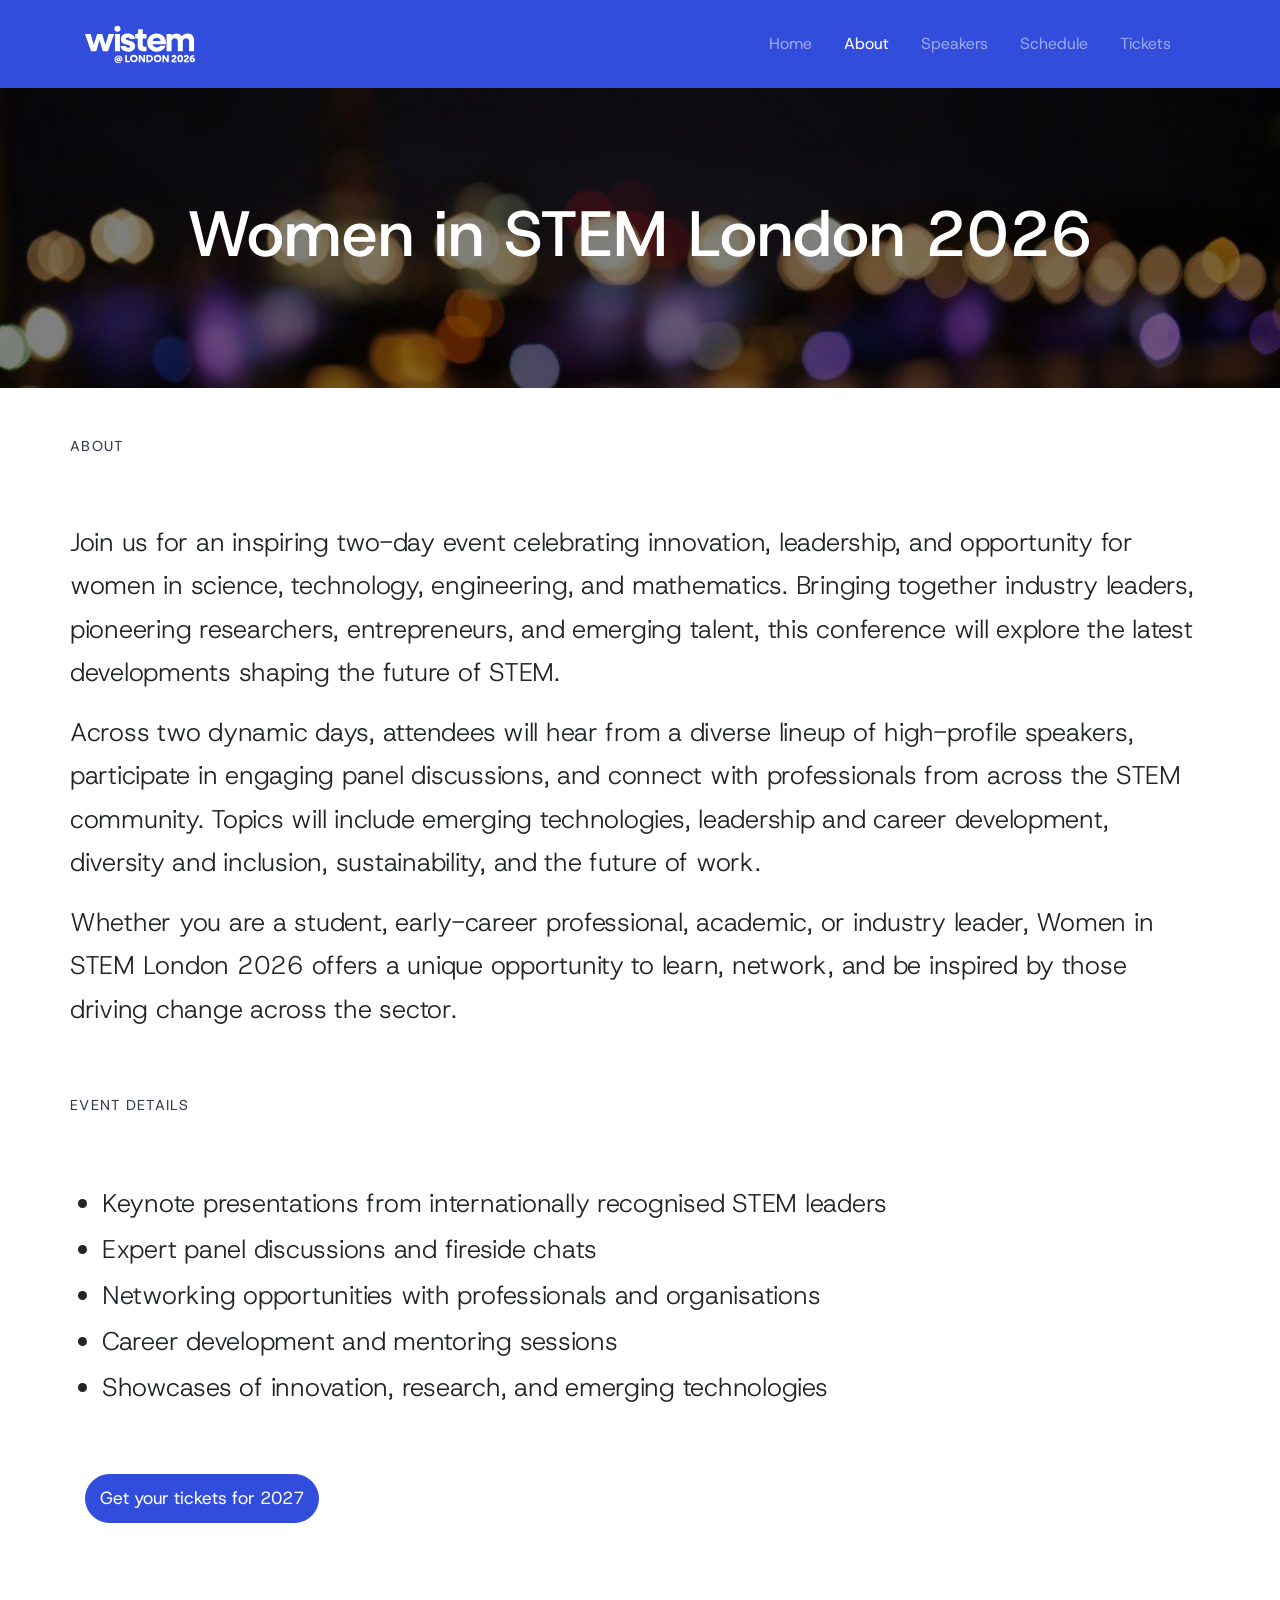
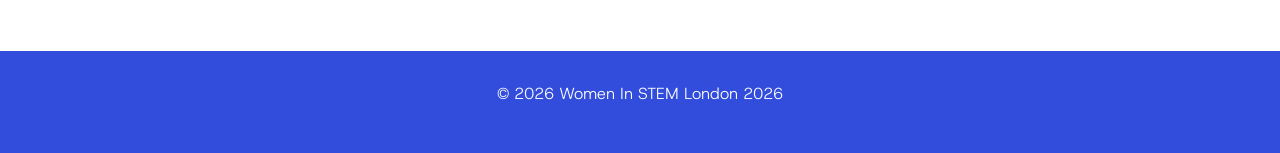
==== commit 8854c4b7: "updated speakers page - converted card gallery to preset bootstrap card-column gallery" ====
--- a/about.htm
+++ b/about.htm
@@ -18,15 +18,6 @@
                 <a href="index.htm" rel="home" role="link" aria-label="WISTEM Logo" class="logo">
                     <svg id="Layer_1" xmlns="http://www.w3.org/2000/svg" width="110px" height="38.9813" id="logo" viewBox="0 0 126.27 43.2"><path d="M36.03,38.71c0-1.27.87-2.2,1.94-2.2.47,0,.87.19,1.17.51v-.36h1.48v2.6c0,.25.18.45.45.45.44,0,.71-.56.71-1.34,0-1.72-1.43-3-3.27-3-1.94,0-3.35,1.43-3.35,3.34s1.38,3.32,3.55,3.32c.8,0,1.67-.19,2.24-.46v1.2c-.61.29-1.42.45-2.22.45-2.88,0-4.81-1.95-4.81-4.49s1.95-4.53,4.59-4.53,4.52,1.78,4.52,4.2c0,1.48-.75,2.48-2.05,2.48-.67,0-1.25-.25-1.56-.69-.28.45-.74.7-1.36.7-1.19,0-2.03-.94-2.03-2.17ZM39.14,38.7c0-.45-.35-.78-.8-.78s-.81.33-.81.78.35.78.81.78.8-.34.8-.78Z"/><path d="M46.2,33.6h1.88v6.59h3.37v1.77h-5.24v-8.36Z"/><path d="M51.65,37.78c0-2.46,1.9-4.32,4.42-4.32s4.42,1.87,4.42,4.32-1.9,4.32-4.42,4.32-4.42-1.87-4.42-4.32ZM58.56,37.78c0-1.44-1.08-2.52-2.49-2.52s-2.49,1.08-2.49,2.52,1.08,2.52,2.49,2.52,2.49-1.08,2.49-2.52Z"/><path d="M61.68,33.6h1.89l3.48,5.11v-5.11h1.88v8.36h-1.9l-3.46-5.11v5.11h-1.88v-8.36Z"/><path d="M70.51,33.6h3.29c2.43,0,4.26,1.79,4.26,4.18s-1.83,4.18-4.26,4.18h-3.29v-8.36ZM72.39,35.37v4.82h1.37c1.37,0,2.39-1.04,2.39-2.41s-1.02-2.41-2.39-2.41h-1.37Z"/><path d="M78.86,37.78c0-2.46,1.9-4.32,4.42-4.32s4.42,1.87,4.42,4.32-1.9,4.32-4.42,4.32-4.42-1.87-4.42-4.32ZM85.77,37.78c0-1.44-1.08-2.52-2.49-2.52s-2.49,1.08-2.49,2.52,1.08,2.52,2.49,2.52,2.49-1.08,2.49-2.52Z"/><path d="M88.89,33.6h1.89l3.48,5.11v-5.11h1.88v8.36h-1.9l-3.46-5.11v5.11h-1.88v-8.36Z"/><path d="M99.33,40.78c0-2.54,3.78-3.1,3.78-4.61,0-.51-.39-.84-.91-.84s-.9.33-.9.86h-1.93c0-1.57,1.22-2.74,2.85-2.74s2.81,1.11,2.81,2.64c0,2.23-2.56,3.05-3.54,4.09h3.6v1.77h-5.77v-1.17Z"/><path d="M106,37.78c0-2.56,1.36-4.32,3.29-4.32s3.31,1.77,3.31,4.32-1.36,4.32-3.31,4.32-3.29-1.77-3.29-4.32ZM110.67,37.78c0-1.48-.56-2.52-1.38-2.52s-1.37,1.04-1.37,2.52.57,2.52,1.37,2.52,1.38-1.04,1.38-2.52Z"/><path d="M113.47,40.78c0-2.54,3.78-3.1,3.78-4.61,0-.51-.39-.84-.91-.84s-.9.33-.9.86h-1.93c0-1.57,1.22-2.74,2.85-2.74s2.81,1.11,2.81,2.64c0,2.23-2.56,3.05-3.54,4.09h3.6v1.77h-5.77v-1.17Z"/><path d="M119.99,38.42c0-2.62,1.8-4.87,5.04-4.87h.24v1.77h-.24c-1.5,0-2.47.7-2.83,1.66.39-.24.9-.4,1.43-.4,1.51,0,2.65,1.14,2.65,2.66,0,1.62-1.31,2.86-3.04,2.86-1.9,0-3.25-1.45-3.25-3.68ZM124.35,39.29c0-.58-.51-1-1.16-1-.62,0-1.15.41-1.15.92s.45,1.09,1.15,1.09c.64,0,1.16-.42,1.16-1.01Z"/><path d="M0,9.46h6.49l3.6,12.51,3.79-12.51h5.83l3.75,12.51,3.6-12.51h6.33l-7,19.94h-5.87l-3.83-12.98-3.83,12.98h-5.87L0,9.46Z"/><path d="M33.71,3.48c0-1.99,1.53-3.48,3.52-3.48s3.56,1.49,3.56,3.48-1.53,3.52-3.56,3.52-3.52-1.49-3.52-3.52ZM34.38,9.46h5.71v19.94h-5.71V9.46Z"/><path d="M40.91,23.35h5.71c0,1.17,1.17,1.99,2.82,1.99,1.45,0,2.5-.66,2.5-1.56,0-2.93-10.72-1.13-10.72-8.33,0-4.22,3.56-6.45,7.94-6.45,4.77,0,8.13,2.66,8.13,6.26h-5.67c0-1.06-1.06-1.76-2.5-1.76-1.29,0-2.27.59-2.27,1.49,0,2.82,10.75,1.09,10.75,8.21,0,3.99-3.32,6.69-8.17,6.69s-8.53-2.82-8.53-6.53Z"/><path d="M60.55,22.92v-8.25h-2.97v-5.2h1.64c1.09,0,1.64-.55,1.64-1.64v-3.6h5.4v5.24h4.34v5.2h-4.34v7.31c0,1.41.86,2.23,2.35,2.23h1.99v5.2h-2.86c-4.73,0-7.2-2.23-7.2-6.49Z"/><path d="M71.42,19.44c0-5.94,4.61-10.44,10.75-10.44s10.75,4.46,10.75,10.56c0,.55-.04,1.21-.16,1.72h-15.25c.63,2.27,2.46,3.72,4.85,3.72,1.84,0,3.32-.78,4.15-1.88h6.1c-1.49,4.03-5.48,6.77-10.4,6.77-6.18,0-10.79-4.5-10.79-10.44ZM77.56,17.48h9.27c-.59-2.19-2.39-3.6-4.65-3.6s-3.99,1.41-4.61,3.6Z"/><path d="M93.64,9.46h5.71v1.88c1.49-1.56,3.4-2.35,5.67-2.35,2.78,0,4.97,1.21,6.18,3.25,1.6-2.11,3.87-3.25,6.73-3.25,4.34,0,7.23,2.93,7.23,7.39v13.02h-5.71v-11.3c0-2.15-1.37-3.6-3.44-3.6-2.23,0-3.75,1.49-3.75,3.68v11.22h-5.71v-11.3c0-2.15-1.37-3.6-3.44-3.6-2.23,0-3.75,1.49-3.75,3.68v11.22h-5.71V9.46Z"/></svg>
                 </a>
-                <!-- <nav>
-                    <ul class="nav-list">
-                        <li><a href="about.htm">About</a></li>
-                        <li><a href="speakers.htm">Speakers</a></li>
-                        <li><a href="schedule.htm">Schedule</a></li>
-                        <li><a href="tickets.htm">Tickets</a></li>
-                    </ul>
-                </nav> -->
-
                 <nav class="navbar navbar-expand-lg navbar-dark">
                     <button class="navbar-toggler" type="button" data-toggle="collapse" data-target="#navbarSupportedContent" aria-controls="navbarSupportedContent" aria-expanded="false" aria-label="Toggle navigation">
                         <span class="navbar-toggler-icon"></span>
@@ -34,11 +25,11 @@
 
                     <div class="collapse navbar-collapse " id="navbarSupportedContent">
                         <ul class="navbar-nav mr-auto">
+                        <li class="nav-item">
+                            <a class="nav-link" href="index.htm">Home</a>
+                        </li>
                         <li class="nav-item active">
-                            <a class="nav-link" href="#">Home <span class="sr-only">(current)</span></a>
-                        </li>
-                        <li class="nav-item">
-                            <a class="nav-link" href="about.htm">About</a>
+                            <a class="nav-link" href="#">About<span class="sr-only">(current)</span></a>
                         </li>
                         <li class="nav-item">
                             <a class="nav-link" href="speakers.htm">Speakers</a>
--- a/assets/style.css
+++ b/assets/style.css
@@ -126,7 +126,7 @@
     color: var(--secondary-text-color);
     font-size: 1.2rem;
     line-height: 1.3rem;
-    margin-bottom: 0 !important;
+    /* margin-bottom: 0; */
 }
 
 @media (max-width: 768px) {
@@ -160,6 +160,7 @@
     font-size: 1.6rem;
     font-weight: 100;
     line-height: 1.7;
+    margin-bottom: 1rem;
 }
 
 @media (max-width: 768px) {
@@ -907,10 +908,20 @@
 }
 
 /* Inner Card Elements */
-.card-img {
+
+/* .card-img {
     width: 100%;
     height: 400px;
-    object-fit: cover; /* Prevents images from distorting or squishing */
+    object-fit: cover; 
+} */
+
+.card {
+    border-radius: 30px;
+}
+
+.card-img-top {
+    border-top-left-radius: 30px;
+    border-top-right-radius: 30px;
 }
 
 .card-info {
@@ -918,19 +929,19 @@
     text-align: center;
 }
 
-.card-info h3 {
+.card-body h3 {
     color: var(--text-color);
     margin-bottom: 3px;
     font-size: 1.5rem;
 }
 
 @media (max-width: 768px) {
-    .card-info h3 {
+    .card-body h3 {
         font-size: 1.3rem;
     }
 }
 
-.card-info p {
+.card-body p {
     color: var(--tertiary-text-color);
     font-size: 1rem;
 }
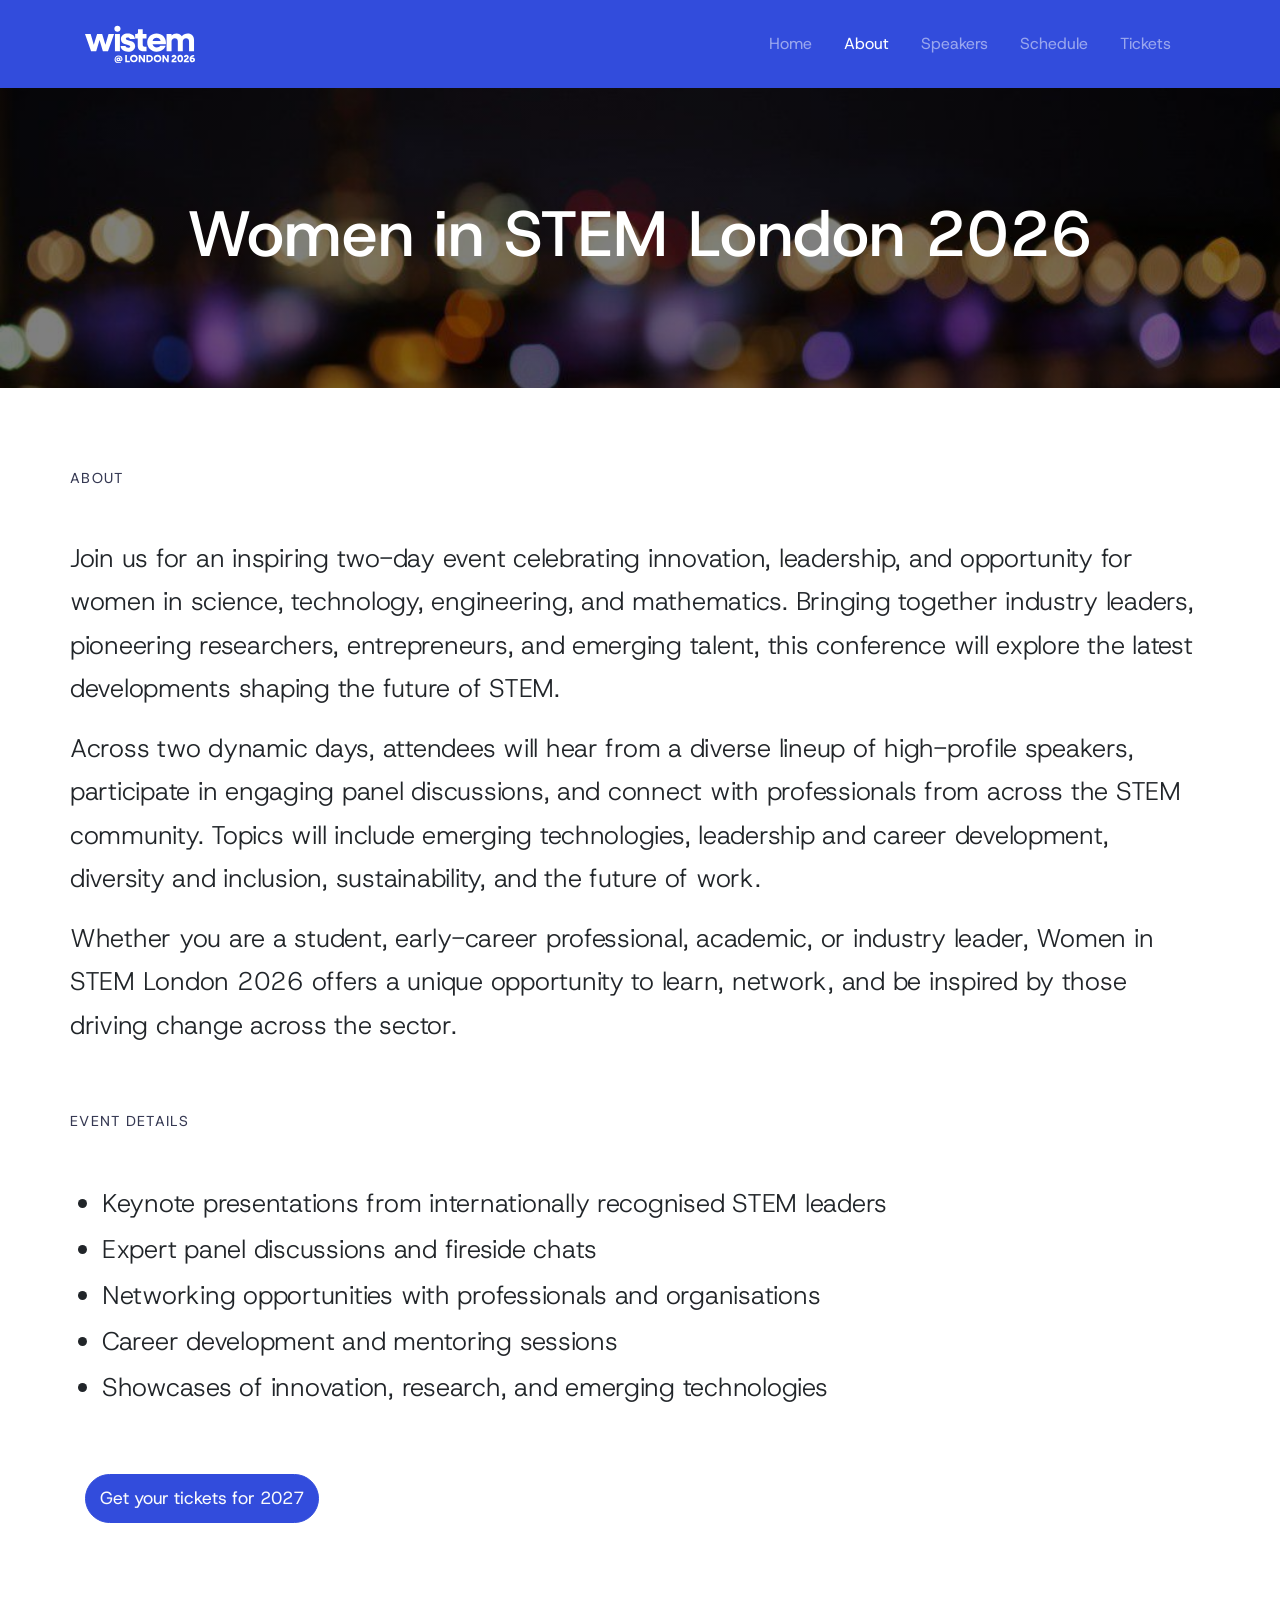
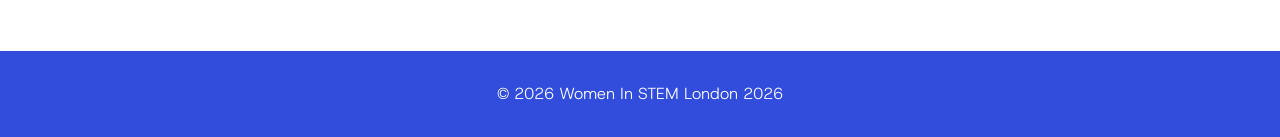
==== commit 7faae7ee: "updated readme file, added scripts and cleaned css file" ====
--- a/about.htm
+++ b/about.htm
@@ -12,8 +12,8 @@
     
 </head>
 <body class="light-page p-0"> 
-<main class="container-fluid p-0">
-    <div class="primary-bg">
+    <main class="container-fluid p-0">
+        <div class="primary-bg">
             <header class="d-flex justify-content-between container pt-3 pb-3">
                 <a href="index.htm" rel="home" role="link" aria-label="WISTEM Logo" class="logo">
                     <svg id="Layer_1" xmlns="http://www.w3.org/2000/svg" width="110px" height="38.9813" id="logo" viewBox="0 0 126.27 43.2"><path d="M36.03,38.71c0-1.27.87-2.2,1.94-2.2.47,0,.87.19,1.17.51v-.36h1.48v2.6c0,.25.18.45.45.45.44,0,.71-.56.71-1.34,0-1.72-1.43-3-3.27-3-1.94,0-3.35,1.43-3.35,3.34s1.38,3.32,3.55,3.32c.8,0,1.67-.19,2.24-.46v1.2c-.61.29-1.42.45-2.22.45-2.88,0-4.81-1.95-4.81-4.49s1.95-4.53,4.59-4.53,4.52,1.78,4.52,4.2c0,1.48-.75,2.48-2.05,2.48-.67,0-1.25-.25-1.56-.69-.28.45-.74.7-1.36.7-1.19,0-2.03-.94-2.03-2.17ZM39.14,38.7c0-.45-.35-.78-.8-.78s-.81.33-.81.78.35.78.81.78.8-.34.8-.78Z"/><path d="M46.2,33.6h1.88v6.59h3.37v1.77h-5.24v-8.36Z"/><path d="M51.65,37.78c0-2.46,1.9-4.32,4.42-4.32s4.42,1.87,4.42,4.32-1.9,4.32-4.42,4.32-4.42-1.87-4.42-4.32ZM58.56,37.78c0-1.44-1.08-2.52-2.49-2.52s-2.49,1.08-2.49,2.52,1.08,2.52,2.49,2.52,2.49-1.08,2.49-2.52Z"/><path d="M61.68,33.6h1.89l3.48,5.11v-5.11h1.88v8.36h-1.9l-3.46-5.11v5.11h-1.88v-8.36Z"/><path d="M70.51,33.6h3.29c2.43,0,4.26,1.79,4.26,4.18s-1.83,4.18-4.26,4.18h-3.29v-8.36ZM72.39,35.37v4.82h1.37c1.37,0,2.39-1.04,2.39-2.41s-1.02-2.41-2.39-2.41h-1.37Z"/><path d="M78.86,37.78c0-2.46,1.9-4.32,4.42-4.32s4.42,1.87,4.42,4.32-1.9,4.32-4.42,4.32-4.42-1.87-4.42-4.32ZM85.77,37.78c0-1.44-1.08-2.52-2.49-2.52s-2.49,1.08-2.49,2.52,1.08,2.52,2.49,2.52,2.49-1.08,2.49-2.52Z"/><path d="M88.89,33.6h1.89l3.48,5.11v-5.11h1.88v8.36h-1.9l-3.46-5.11v5.11h-1.88v-8.36Z"/><path d="M99.33,40.78c0-2.54,3.78-3.1,3.78-4.61,0-.51-.39-.84-.91-.84s-.9.33-.9.86h-1.93c0-1.57,1.22-2.74,2.85-2.74s2.81,1.11,2.81,2.64c0,2.23-2.56,3.05-3.54,4.09h3.6v1.77h-5.77v-1.17Z"/><path d="M106,37.78c0-2.56,1.36-4.32,3.29-4.32s3.31,1.77,3.31,4.32-1.36,4.32-3.31,4.32-3.29-1.77-3.29-4.32ZM110.67,37.78c0-1.48-.56-2.52-1.38-2.52s-1.37,1.04-1.37,2.52.57,2.52,1.37,2.52,1.38-1.04,1.38-2.52Z"/><path d="M113.47,40.78c0-2.54,3.78-3.1,3.78-4.61,0-.51-.39-.84-.91-.84s-.9.33-.9.86h-1.93c0-1.57,1.22-2.74,2.85-2.74s2.81,1.11,2.81,2.64c0,2.23-2.56,3.05-3.54,4.09h3.6v1.77h-5.77v-1.17Z"/><path d="M119.99,38.42c0-2.62,1.8-4.87,5.04-4.87h.24v1.77h-.24c-1.5,0-2.47.7-2.83,1.66.39-.24.9-.4,1.43-.4,1.51,0,2.65,1.14,2.65,2.66,0,1.62-1.31,2.86-3.04,2.86-1.9,0-3.25-1.45-3.25-3.68ZM124.35,39.29c0-.58-.51-1-1.16-1-.62,0-1.15.41-1.15.92s.45,1.09,1.15,1.09c.64,0,1.16-.42,1.16-1.01Z"/><path d="M0,9.46h6.49l3.6,12.51,3.79-12.51h5.83l3.75,12.51,3.6-12.51h6.33l-7,19.94h-5.87l-3.83-12.98-3.83,12.98h-5.87L0,9.46Z"/><path d="M33.71,3.48c0-1.99,1.53-3.48,3.52-3.48s3.56,1.49,3.56,3.48-1.53,3.52-3.56,3.52-3.52-1.49-3.52-3.52ZM34.38,9.46h5.71v19.94h-5.71V9.46Z"/><path d="M40.91,23.35h5.71c0,1.17,1.17,1.99,2.82,1.99,1.45,0,2.5-.66,2.5-1.56,0-2.93-10.72-1.13-10.72-8.33,0-4.22,3.56-6.45,7.94-6.45,4.77,0,8.13,2.66,8.13,6.26h-5.67c0-1.06-1.06-1.76-2.5-1.76-1.29,0-2.27.59-2.27,1.49,0,2.82,10.75,1.09,10.75,8.21,0,3.99-3.32,6.69-8.17,6.69s-8.53-2.82-8.53-6.53Z"/><path d="M60.55,22.92v-8.25h-2.97v-5.2h1.64c1.09,0,1.64-.55,1.64-1.64v-3.6h5.4v5.24h4.34v5.2h-4.34v7.31c0,1.41.86,2.23,2.35,2.23h1.99v5.2h-2.86c-4.73,0-7.2-2.23-7.2-6.49Z"/><path d="M71.42,19.44c0-5.94,4.61-10.44,10.75-10.44s10.75,4.46,10.75,10.56c0,.55-.04,1.21-.16,1.72h-15.25c.63,2.27,2.46,3.72,4.85,3.72,1.84,0,3.32-.78,4.15-1.88h6.1c-1.49,4.03-5.48,6.77-10.4,6.77-6.18,0-10.79-4.5-10.79-10.44ZM77.56,17.48h9.27c-.59-2.19-2.39-3.6-4.65-3.6s-3.99,1.41-4.61,3.6Z"/><path d="M93.64,9.46h5.71v1.88c1.49-1.56,3.4-2.35,5.67-2.35,2.78,0,4.97,1.21,6.18,3.25,1.6-2.11,3.87-3.25,6.73-3.25,4.34,0,7.23,2.93,7.23,7.39v13.02h-5.71v-11.3c0-2.15-1.37-3.6-3.44-3.6-2.23,0-3.75,1.49-3.75,3.68v11.22h-5.71v-11.3c0-2.15-1.37-3.6-3.44-3.6-2.23,0-3.75,1.49-3.75,3.68v11.22h-5.71V9.46Z"/></svg>
@@ -22,38 +22,34 @@
                     <button class="navbar-toggler" type="button" data-toggle="collapse" data-target="#navbarSupportedContent" aria-controls="navbarSupportedContent" aria-expanded="false" aria-label="Toggle navigation">
                         <span class="navbar-toggler-icon"></span>
                     </button>
-
                     <div class="collapse navbar-collapse " id="navbarSupportedContent">
                         <ul class="navbar-nav mr-auto">
-                        <li class="nav-item">
-                            <a class="nav-link" href="index.htm">Home</a>
-                        </li>
-                        <li class="nav-item active">
-                            <a class="nav-link" href="#">About<span class="sr-only">(current)</span></a>
-                        </li>
-                        <li class="nav-item">
-                            <a class="nav-link" href="speakers.htm">Speakers</a>
-                        </li>
-                        <li class="nav-item">
-                            <a class="nav-link" href="schedule.htm">Schedule</a>
-                        </li>
-                        <li class="nav-item">
-                            <a class="nav-link" href="tickets.htm">Tickets</a>
-                        </li>
-                    </ul>
+                            <li class="nav-item">
+                                <a class="nav-link" href="index.htm">Home</a>
+                            </li>
+                            <li class="nav-item active">
+                                <a class="nav-link" href="#">About<span class="sr-only">(current)</span></a>
+                            </li>
+                            <li class="nav-item">
+                                <a class="nav-link" href="speakers.htm">Speakers</a>
+                            </li>
+                            <li class="nav-item">
+                                <a class="nav-link" href="schedule.htm">Schedule</a>
+                            </li>
+                            <li class="nav-item">
+                                <a class="nav-link" href="tickets.htm">Tickets</a>
+                            </li>
+                        </ul>
                     </div>
-                    </nav>
+                </nav>
             </header>
         </div>
-      
         <section class="hero about-hero">
             <section class="hero-content px-3">
-                <h1>Women in STEM London 2026</h1>
-                
+                <h1>Women in STEM London 2026</h1> 
             </section>
-            
         </section>
-        <section class="container mt-5">
+        <section class="container m-t-5">
             <div class="row mb-5">
                 <p class="subtitle">
                     About
@@ -63,46 +59,27 @@
                 <p class="mid-text">Join us for an inspiring two-day event celebrating innovation, leadership, and opportunity for women in science, technology, engineering, and mathematics. Bringing together industry leaders, pioneering researchers, entrepreneurs, and emerging talent, this conference will explore the latest developments shaping the future of STEM.</p>
                 <p class="mid-text">Across two dynamic days, attendees will hear from a diverse lineup of high-profile speakers, participate in engaging panel discussions, and connect with professionals from across the STEM community. Topics will include emerging technologies, leadership and career development, diversity and inclusion, sustainability, and the future of work.</p>
                 <p class="mid-text">Whether you are a student, early-career professional, academic, or industry leader, Women in STEM London 2026 offers a unique opportunity to learn, network, and be inspired by those driving change across the sector.</p>
-
             </div>
-            </section>
-            <section class="container mt-5">
-
-           
-                <div class="row mt-5 mb-5">
-                    <p class="subtitle">
-                        Event Details
-                    </p>
-                </div>
-                <div class="row px-3">
-                    <p class="mid-text">
-                        <ul class="b-list">
-                            <li>Keynote presentations from internationally recognised STEM leaders</li>
-                            <li>Expert panel discussions and fireside chats</li>
-                            <li>Networking opportunities with professionals and organisations</li>
-                            <li>Career development and mentoring sessions</li>
-                            <li>Showcases of innovation, research, and emerging technologies</li>
-                        </ul>
-                    </p>
-                </div>
-                
-                <button class="btn m-y-5"><a href="tickets.htm">Get your tickets for 2027</a></button>
+        </section>
+        <section class="container mt-5">
+            <div class="row mt-5 mb-5">
+                <p class="subtitle">
+                    Event Details
+                </p>
             </div>
-
+            <div class="row px-3">
+                <p class="mid-text">
+                    <ul class="b-list">
+                        <li>Keynote presentations from internationally recognised STEM leaders</li>
+                        <li>Expert panel discussions and fireside chats</li>
+                        <li>Networking opportunities with professionals and organisations</li>
+                        <li>Career development and mentoring sessions</li>
+                        <li>Showcases of innovation, research, and emerging technologies</li>
+                    </ul>
+                </p>
+            </div>
+            <button class="btn m-y-5"><a href="tickets.htm">Get your tickets for 2027</a></button>
         </section>
-
-        <!-- <section class="d-flex container-70">
-        
-            <article>
-                <p class="mid-text"><span class="emphasis-text">Location:</span> Business Design Centre, London, United Kingdom</p>
-                <p class="mid-text"><span class="emphasis-text">Duration:</span> 2 days</p>
-                <p class="mid-text"><span class="emphasis-text">Audience:</span> Students, professionals, academics, researchers, and STEM advocates</p>
-                <p class="mid-text">Be part of the conversation and help shape a more inclusive and innovative future for STEM.</p>
-            </article>
-            <img class="img-box" src="./assets/images/Business-Design-Centre.webp" alt="Business-Design-Centre" width="500px" height="auto">
-
-        </section> -->
-    </div>
     </main>
 
     <footer class="d-flex m-t-5 primary-bg">
--- a/assets/style.css
+++ b/assets/style.css
@@ -74,7 +74,6 @@
 }
 
 
-
 /* Fonts */
 
 
@@ -126,7 +125,6 @@
     color: var(--secondary-text-color);
     font-size: 1.2rem;
     line-height: 1.3rem;
-    /* margin-bottom: 0; */
 }
 
 @media (max-width: 768px) {
@@ -150,6 +148,8 @@
         font-size: 1.5rem;
         line-height: 2.2rem;
         text-align: center;
+        margin-left: 1rem;
+        margin-right: 1rem;
     }
 }
 
@@ -188,7 +188,6 @@
     }
 }
 
-
 .emphasis-text {
     color: var(--text-color);
     letter-spacing: -.01em;
@@ -217,17 +216,17 @@
 
 @media (max-width: 768px) {
     .b-list  {
-        font-size: 1.2rem;
-        line-height: 2.2rem;
-    }
-}
-
+        font-size: 1.3rem;
+        line-height: 2rem;
+    }
+}
 
 .subtitle {
     text-transform: uppercase;
     font-size: .9rem;
     color: var(--tertiary-text-color);
     letter-spacing: .09em;
+    margin-bottom: 0;
 }
 
 @media (max-width: 768px) {
@@ -249,7 +248,6 @@
         line-height: 1.8rem;
     }
 }
-
 
 .t-center {
     text-align: center;
@@ -276,49 +274,10 @@
     text-align: center;
     font-size: 1rem;
     font-weight: 100;
-}
-
-
-/* Containers */
-
-.container-100 {
-    position: relative;
-    width: 100vw;
-    margin: 0 auto;
-    padding: 0;
-}
-
-.container-70 {
-    position: relative;
-    width: 70vw;
-    max-width: 1200px;
-    margin: 0 auto;
-    padding: 1rem;
-}
-
-@media (max-width: 768px) {
-    .container-70 {
-        width: 90%;
-        margin: 0 auto;
-        padding: 1rem;
-    }
-}
-
-.container-60 {
-    position: relative;
-    width: 60vw;
-    max-width: 1000px;
-    margin: 0 auto;
-    padding: 1rem;
-}
-
-@media (max-width: 768px) {
-    .container-60 {
-        width: 90%;
-        margin: 0 auto;
-        padding: 1rem;
-    }
-}
+    margin-bottom: 0;
+}
+
+
 
 .heading-50 {
     position: relative;
@@ -371,20 +330,6 @@
     }
 }
 
-/* header {
-    display: flex;
-    flex-direction: row;
-    justify-content: space-between;
-    align-items: center;
-}
-
-@media (max-width: 768px) {
-    header {
-        flex-direction: column;
-        justify-content: center;
-        text-align: center;
-    }
-} */
 
 .navbar {
     justify-content: flex-end;
@@ -413,13 +358,6 @@
     }
 } 
 
-/* @media (max-width: 768px) {
- .navbar-nav {
-    background-color: white;
-    display: flex;
-    flex-direction: column;
-}
-} */
 
 footer {
     position: relative;
@@ -433,20 +371,6 @@
     padding: 2rem
 }
 
-/* nav {
-    flex-direction: row;
-    justify-content: space-between;
-}
-
-@media (max-width: 768px) {
-    nav {
-        flex-direction: column;
-        justify-content: center;
-        text-align: center;
-        margin-bottom: 1.5rem;
-    }
-} */
-
 .sold-out-box {
     display: flex;
     flex-direction: row;
@@ -486,7 +410,6 @@
 
 .img-box {
     border-radius: 30px;
-    /* border: var(--box-outline); */
     padding: 8px;
     width: 300px;
     height: auto;
@@ -510,15 +433,6 @@
     }
 }
 
-/* .d-flex {
-    display: flex;
-}
-
-@media (max-width: 768px) {
-    .d-flex {
-        flex-direction: column;
-    }
-} */
 
 .m-auto {
     margin: 0 auto;
@@ -540,8 +454,6 @@
 .m-t-1 {
     margin-top: 1rem;
 }
-
-
 
 .m-t-5 {
     margin-top: 5rem;
@@ -644,100 +556,6 @@
     text-align: right !important;
     margin-top: .5rem;
 }
-/* 
-.nav-list {
-    display: flex;
-    padding: 0;
-    margin: 0;
-}
-
-@media (max-width: 768px) {
-    .nav-list {
-        display: block;
-        margin-top: 1rem;
-        width: 100%;
-        margin-left: 0;
-    }
-}
-
-
-.nav-list li {
-    text-decoration: none !important;
-    list-style: none;
-}
-
-@media (max-width: 768px) {
-    .nav-list li {
-        flex-direction: column;
-        justify-content: center;
-        text-align: center;
-        margin-top: 1.9rem;
-        margin-left: 0;
-    }
-}
-
-
-.nav-list a {
-    color: var(--nav-text);
-    border: 1px solid transparent;
-    border-radius: 50px;
-    padding: 10px 14px;
-    margin: 10px;
-    text-decoration: none !important;
-    list-style: none;
-    font-size: 1.1rem;
-    font-weight: 400;
-}
-
-@media (max-width: 768px) {
-    .nav-list a {
-        margin: 0;
-    }
-} */
-
-/* .nav-list a:hover {
-    background-color: var(--nav-btn-hover); 
-    border: var(--nav-primary-outline-bg); 
-    color: var(--nav-text-hover);
-    transition-duration: 0.2s;
-    transition-timing-function: ease-in-out;
-    cursor: pointer;
-}
-
-.nav-list li:last-child a {
-    color: var(--nav-primary-outline-text);
-    border: 1px solid var(--nav-primary-bg);
-    border-radius: 50px;
-    margin-top: 1rem !important;
-}
-
-@media (max-width: 768px) {
-    .nav-list li:last-child a {
-        margin-left: 0;
-        margin-top: 10px;
-    }
-}
-
-.nav-list li:last-child a:hover {
-    background-color: var(--nav-primary-bg);
-    color: var(--nav-primary-outline-text-hover);
-} */
-
-/* .nav-list li:last-child {
-    color: var(--btn-text);
-    border: 1px solid var(--btn-primary-bg);
-    border-radius: 50px;
-    text-decoration: none !important;
-    font-size: 1.1rem;
-    font-weight: 400;
-}
-
-@media (max-width: 768px) {
-    .nav-list li:last-child {
-        margin-left: 0;
-        margin-top: 10px;
-    }
-} */
 
 .btn {
     background-color: var(--btn-primary-bg); 
@@ -768,7 +586,7 @@
     cursor: pointer;
 }
 
-/* Video */
+/* Hero */
 
 .hero {
     display: flex;
@@ -790,13 +608,6 @@
 }
             
 
-    /* .hero-img {
-        width: 150px;
-        height: auto;
-    }
-} */
-
-
 .hero-content {
     max-width: fit-content;
 }
@@ -866,14 +677,6 @@
 }
 
 
-/* @media screen and (max-width: 768px) {
-    .partners img  {
-        margin-top: 2rem;
-    }
-} */
-
-
-
 .partners img:last-child {
     margin-left: 0;
 }
@@ -881,39 +684,8 @@
 /* Gallery */
 
 
-/* Parent Flex Container */
-.gallery {
-    flex-wrap: wrap; 
-    justify-content: center; 
-    gap: 20px;  
-    margin: 0 auto;  
-}
-
-  /* Speaker Cards */
-.gallery-card {
-    background-color: #ffffff;
-    border-radius: 30px;
-    overflow: hidden; 
-    /* box-shadow: 0 4px 6px rgba(0, 0, 0, 0.1); */
-    border: var( --card-outline-bg);
-    flex-direction: column; 
-    flex: 1 1 280px;         
-
-}
-
-@media screen and (max-width: 768px) {
-    .gallery-card  {
-        overflow: unset;
-    }
-}
-
 /* Inner Card Elements */
 
-/* .card-img {
-    width: 100%;
-    height: 400px;
-    object-fit: cover; 
-} */
 
 .card {
     border-radius: 30px;
@@ -946,18 +718,19 @@
     font-size: 1rem;
 }
 
-
 /* Schedule */
 
 .schedule-container {
-    flex-direction: row;
+    /* flex-direction: row; */
     margin: 0 auto;  
     gap: 20px;  
-}
-
-@media (max-width: 998.99px) {
+    width: 100%;
+}
+
+@media (max-width: 992px) {
     .schedule-container {
         flex-direction: column;
+        margin: 0 1rem;
     }
 }
 
@@ -971,9 +744,9 @@
     gap: 20px;  
 }
 
-@media screen and (max-width: 768px) {
+@media screen and (max-width: 992px) {
     .schedule {
-        flex-direction: column;
+        /* flex-direction: column; */
         justify-content: center;
     }
 }
@@ -1004,6 +777,7 @@
 
 .schedule-hr {
     border-bottom: var(--box-hr);
+    margin: 1rem 0;
 }
 
 /* Tickets page */
@@ -1016,6 +790,13 @@
     margin-bottom: 4rem;
 }
 
+@media screen and (max-width: 992px) {
+    .form {
+        width: 100%;
+        max-width: fit-content;
+        margin: 0 1rem 4rem 1rem;
+    }
+}
 
 input[type=text], select, textarea {
     width: 100%;
